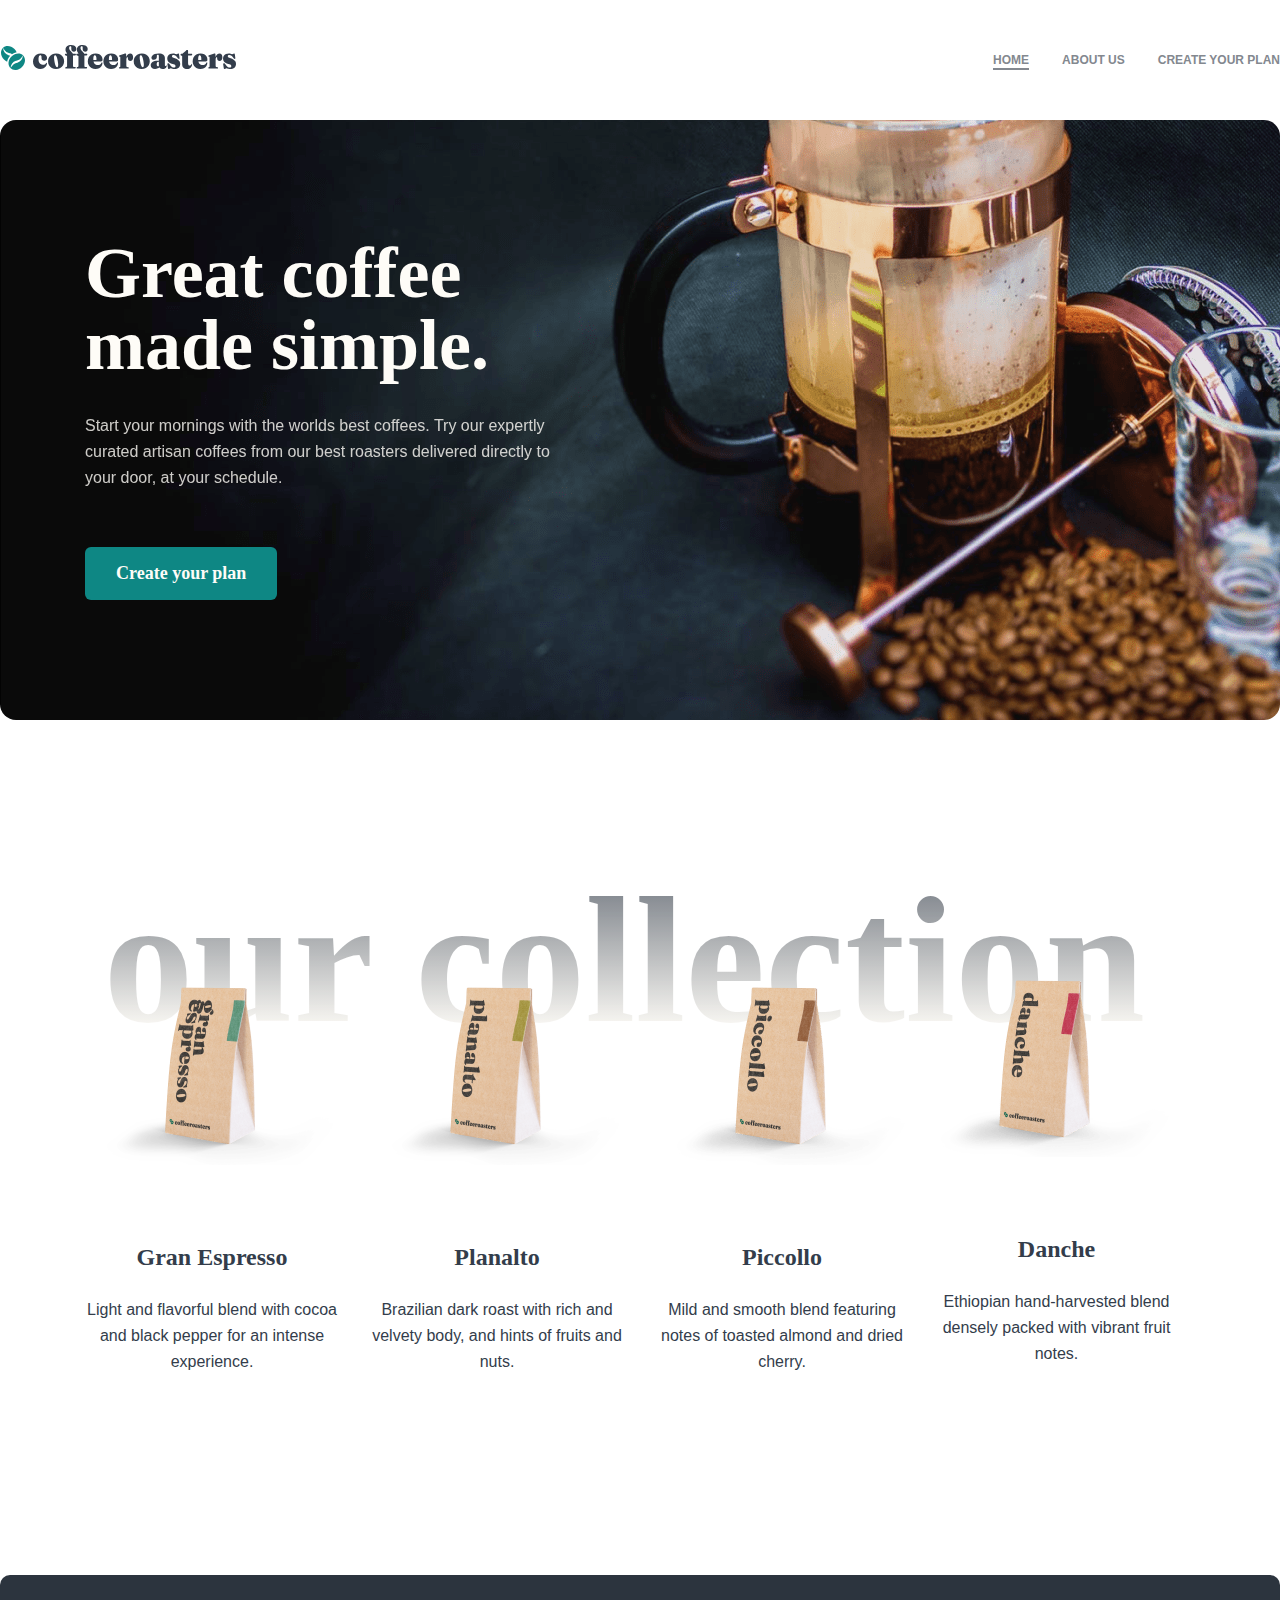
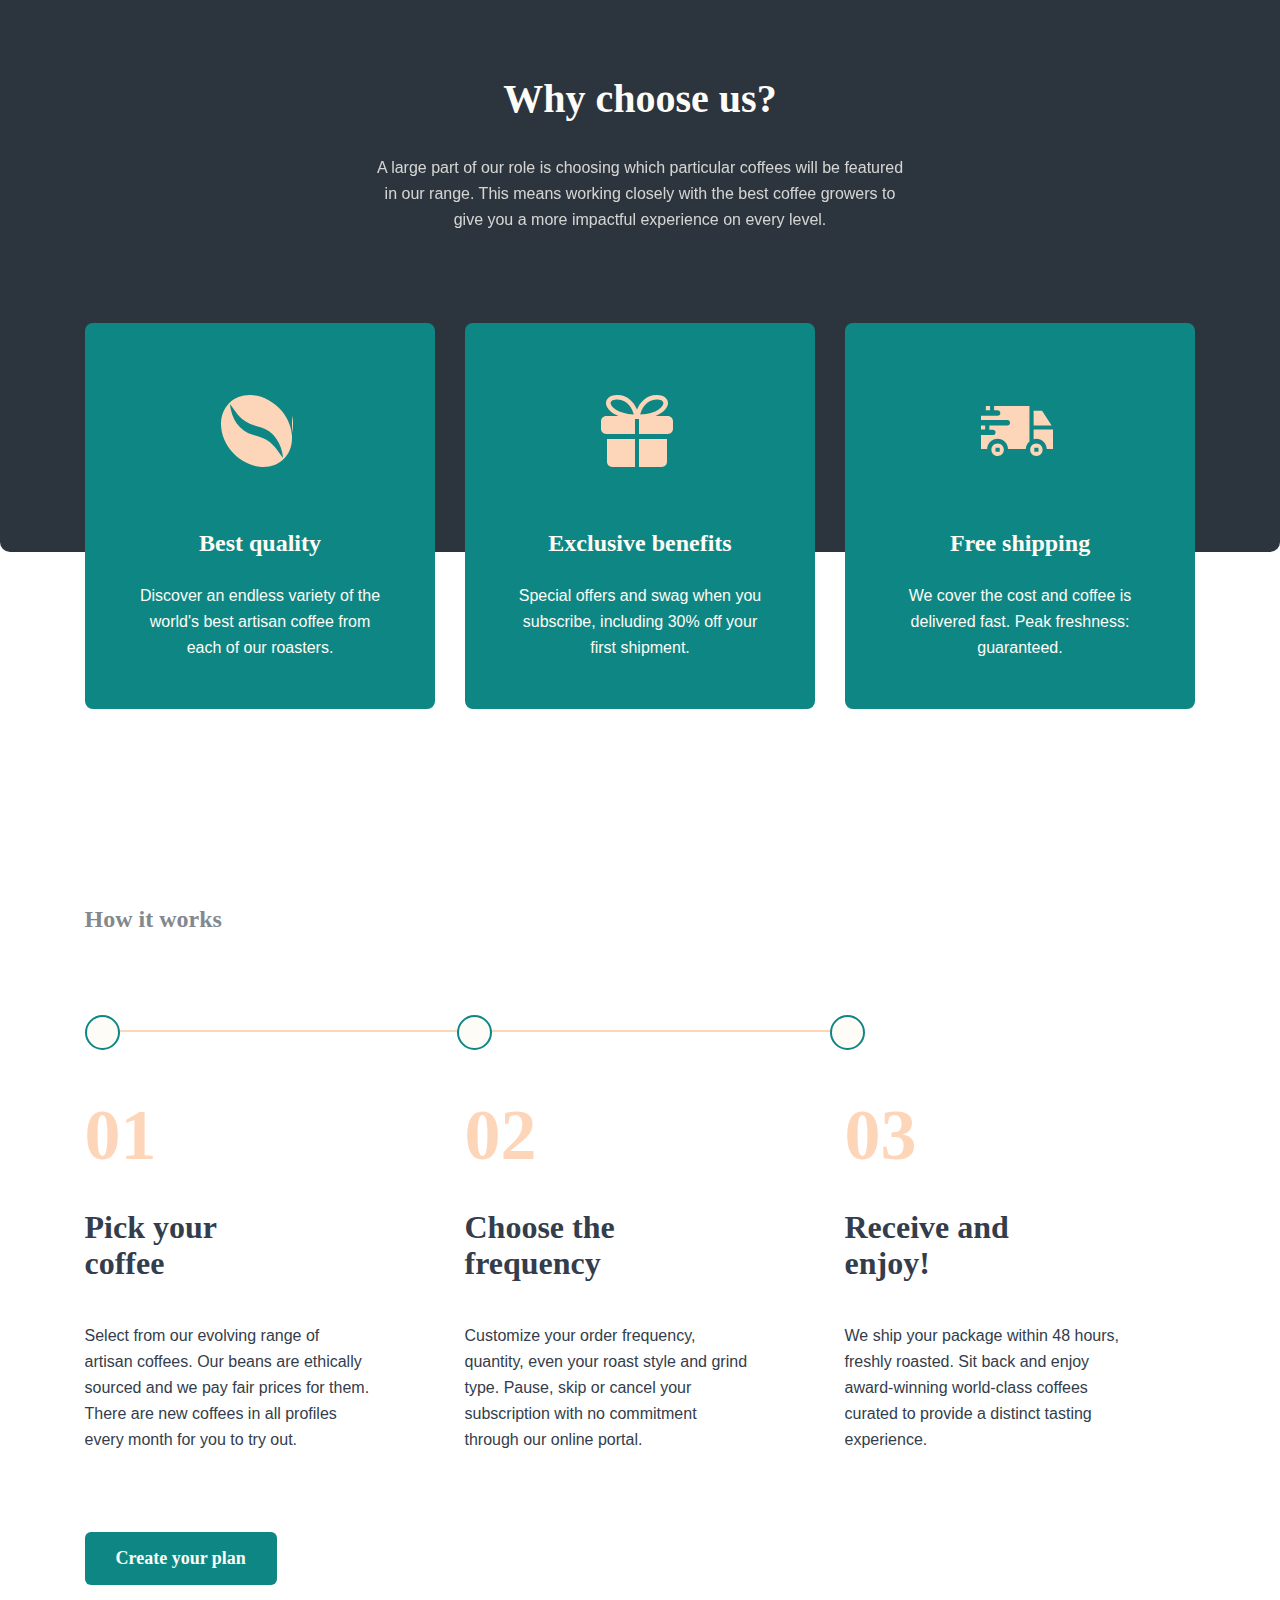
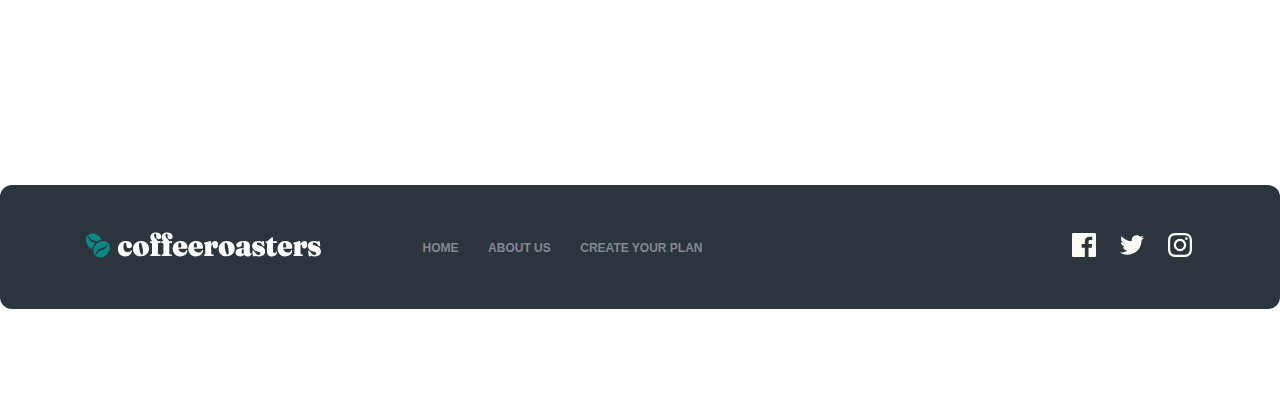
==== index.html @ 8ccbc23b "initial commit" ====
<!DOCTYPE html>
<html lang="en">

<head>
    <meta charset="UTF-8">
    <meta http-equiv="X-UA-Compatible" content="IE=edge">
    <meta name="viewport" content="width=device-width, initial-scale=1.0">
    <title>CoffeeRoasters Home</title>
    <link rel="stylesheet" href="css/main.css">
</head>

<body>

    <header>
        <div class="container header__container">

            <a href="#">
                <img src="img/logo.svg" alt="Logo icon">
            </a>
            <nav class="header__navbar">

                <ul class="navbar__list">
                    <li class="navbar__list-item nav-item nav-item--active"><a href="#">home</a></li>
                    <li class="navbar__list-item nav-item"><a href="about.html">about us</a></li>
                    <li class="navbar__list-item nav-item"><a href="#">create your plan</a></li>
                </ul>
            </nav>
        </div>
    </header>

    <main>
        <div class="intro">
            <div class="intro__container container">
                <div class="intro__content">
                    <h2 class="intro__content-title">Great coffee
                        made simple.</h2>
                    <p class="intro__content-description">
                        Start your mornings with the worlds best coffees. Try our expertly curated artisan coffees from
                        our best roasters
                        delivered directly to your door, at your schedule.
                    </p>

                    <button class="intro__button plan-button">Create your plan</button>
                </div>
            </div>
        </div>

        <section class="collection">
            <div class="collection__container container">
                <h2 class="collection-background-text">our collection</h2>
                <ul class="collection__list">
                    <li class="collection__list-item gran-item">
                        <h3 class="collection__item-title">Gran Espresso</h3>
                        <p class="collection__item-description">Light and flavorful blend with cocoa and black pepper
                            for an intense experience.</p>
                    </li>
                    <li class="collection__list-item planalto-item">
                        <h3 class="collection__item-title">Planalto</h3>
                        <p class="collection__item-description">Brazilian dark roast with rich and velvety body, and
                            hints of fruits and nuts.</p>
                    </li>
                    <li class="collection__list-item piccollo-item">
                        <h3 class="collection__item-title">Piccollo</h3>
                        <p class="collection__item-description">Mild and smooth blend featuring notes of toasted almond
                            and dried cherry.</p>
                    </li>
                    <li class="collection__list-item danche-item">
                        <h3 class="collection__item-title">Danche</h3>
                        <p class="collection__item-description">Ethiopian hand-harvested blend densely packed with
                            vibrant fruit notes.</p>
                    </li>
                </ul>
            </div>
        </section>

        <section class="benefits">
            <div class="benefits__container container">
                <div class="benefits__info">
                    <h2 class="benefits__info-title">Why choose us?</h2>
                    <p class="benefits__info-description">A large part of our role is choosing which particular coffees
                        will be featured
                        in our range. This means working closely with the best coffee growers to give
                        you a more impactful experience on every level.</p>
                </div>

                <ul class="benefits__list">
                    <li class="benefits__list-item">
                        <h3 class="item__title">Best quality</h3>
                        <p class="item__description">Discover an endless variety of the world's best artisan coffee from
                            each of our roasters.</p>
                    </li>
                    <li class="benefits__list-item">
                        <h3 class="item__title">Exclusive benefits</h3>
                        <p class="item__description">Special offers and swag when you subscribe, including 30% off your
                            first shipment.</p>
                    </li>
                    <li class="benefits__list-item">
                        <h3 class="item__title">Free shipping</h3>
                        <p class="item__description">We cover the cost and coffee is delivered fast. Peak freshness:
                            guaranteed.</p>
                    </li>
                </ul>
            </div>
        </section>

        <section class="workstep">
            <div class="workstep__container container">
                <h2 class="workstep__title">How it works</h2>
                <ul class="workstep__circles-list">
                    <li class="workstep__circle-item"></li>
                    <li class="workstep__circle-item"></li>
                    <li class="workstep__circle-item"></li>
                </ul>
                <span class="circle__horizontal-line"></span>
                <ol class="workstep__work-list">
                    <li class="work__list-item">
                        <strong class="work__item-number">01</strong>
                        <h3 class="work__item-title">Pick your <br>
                            coffee</h3>
                        <p class="work__item-description">Select from our evolving range of artisan coffees. Our beans
                            are ethically sourced and we pay fair prices for them.
                            There are new coffees in all profiles every month for you to try out.</p>
                    </li>
                    <li class="work__list-item">
                        <strong class="work__item-number">02</strong>
                        <h3 class="work__item-title">Choose the frequency</h3>
                        <p class="work__item-description">Customize your order frequency, quantity, even your roast
                            style and grind type. Pause, skip or cancel your subscription
                            with no commitment through our online portal.</p>
                    </li>
                    <li class="work__list-item">
                        <strong class="work__item-number">03</strong>
                        <h3 class="work__item-title">Receive and enjoy!</h3>
                        <p class="work__item-description">We ship your package within 48 hours, freshly roasted. Sit
                            back and enjoy award-winning world-class coffees curated to
                            provide a distinct tasting experience.</p>
                    </li>
                </ol>

                <button class="workstep__button plan-button">Create your plan</button>
            </div>
        </section>
    </main>

    <footer class="footer index__footer">
        <div class="footer__container container">
            <nav class="footer__nav">
                <a href="#">
                    <img src="img/footer-logo.svg" alt="logo icon" class="footer__logo logo-icon">
                </a>

                <ul class="footer__list">
                    <li class="footer__list-item">
                        <a href="#">Home</a>
                    </li>
                    <li class="footer__list-item">
                        <a href="#">About us</a>
                    </li>
                    <li class="footer__list-item">
                        <a href="#">Create your plan</a>
                    </li>
                </ul>

                <ul class="footer__social-list">
                    <li class="footer__social-item">
                        <a href="#"><img src="img/facebook.svg" alt="facebook" class="footer__social-img"></a>
                    </li>
                    <li class="footer__social-item">
                        <a href="#"><img src="img/twitter.svg" alt="twitter" class="footer__social-img"></a>
                    </li>
                    <li class="footer__social-item">
                        <a href="#"><img src="img/instagram.svg" alt="instagram" class="footer__social-img"></a>
                    </li>
                </ul>
            </nav>
        </div>
    </footer>


    <!-- bugun organgan narsalarni index.html ga qo'llab o'tirmadim..  about.html dan qo'llaganman -->

</body>

</html>
---- css/main.css ----
@font-face {
  font-family: 'Barlow';
  src: url("Barlow-Bold.woff2") format("woff2"), url("Barlow-Bold.woff") format("woff");
  font-weight: bold;
  font-style: normal;
  font-display: swap;
}

@font-face {
  font-family: 'Fraunces';
  src: url("Fraunces-9ptBlackItalic.woff2") format("woff2"), url("Fraunces-9ptBlackItalic.woff") format("woff");
  font-weight: 900;
  font-style: italic;
  font-display: swap;
}

@font-face {
  font-family: 'Fraunces';
  src: url("../Fraunces-9ptBlack.woff2") format("../woff2"), url("../Fraunces-9ptBlack.woff") format("../woff");
  font-weight: 900;
  font-style: normal;
  font-display: swap;
}

@font-face {
  font-family: 'Barlow';
  src: url("Barlow-Regular.woff2") format("woff2"), url("Barlow-Regular.woff") format("woff");
  font-weight: normal;
  font-style: normal;
  font-display: swap;
}

@font-face {
  font-family: 'Fraunces';
  src: url("..Fraunces-ExtraBold.woff2") format("woff2"), url("..Fraunces-ExtraBold.woff") format("woff");
  font-weight: bold;
  font-style: normal;
  font-display: swap;
}

* {
  margin: 0;
  padding: 0;
}

a {
  text-decoration: none;
}

li {
  list-style: none;
}

.visually-hidden {
  clip: rect(0 0 0 0);
  -webkit-clip-path: inset(50%);
          clip-path: inset(50%);
  height: 1px;
  overflow: hidden;
  position: absolute;
  white-space: nowrap;
  width: 1px;
}

footer {
  background: #2C343E;
  border-radius: 12px;
  margin-top: 200px;
}

.container {
  width: 1280px;
  margin: 0 auto;
}

.collection__container {
  width: 1111px;
  margin: 0 auto;
}

.workstep__container {
  width: 1111px;
  margin: 0 auto;
}

.footer {
  width: 1280px;
  margin: 0 auto 88px auto;
}

.footer__container {
  width: 1111px;
  margin: 0 auto;
}

.commitment__container {
  width: 1110px;
  margin-left: auto;
  margin-right: auto;
}

.offices__container {
  width: 1045px;
  margin: 168px auto 167px auto;
}

.header__container {
  display: -webkit-box;
  display: -ms-flexbox;
  display: flex;
  -webkit-box-pack: justify;
      -ms-flex-pack: justify;
          justify-content: space-between;
  -webkit-box-align: center;
      -ms-flex-align: center;
          align-items: center;
  margin-top: 44px;
}

.navbar__list {
  display: -webkit-box;
  display: -ms-flexbox;
  display: flex;
}

.navbar__list-item {
  margin-left: 33px;
}

.navbar__list-item :last-child {
  margin-left: 0;
}

.nav-item a {
  font-family: 'Barlow' , sans-serif;
  font-style: normal;
  font-weight: bold;
  font-size: 12px;
  line-height: 15px;
  text-transform: uppercase;
  color: #83888F;
}

.nav-item--active {
  border-bottom: 2.4px solid #83888F;
}

.intro {
  margin-top: 45px;
}

.intro__container {
  background-image: url(../img/intro-background.png);
  background-color: black;
  height: 600px;
  position: relative;
  border-radius: 16px;
}

.intro__content {
  position: absolute;
  width: 493px;
  top: 117px;
  left: 85px;
  bottom: 116px;
}

.intro__content-title {
  font-family: 'Fraunces', serif;
  font-style: normal;
  font-weight: 900;
  font-size: 72px;
  line-height: 72px;
  color: #FEFCF7;
}

.intro__content-description {
  margin-top: 32px;
  margin-bottom: 56px;
  font-family: 'Barlow', sans-serif;
  font-style: normal;
  font-weight: normal;
  font-size: 16px;
  line-height: 26px;
  color: #fefcf7;
  opacity: 0.8;
}

.collection {
  margin-top: 136px;
}

.collection__container {
  position: relative;
}

.collection__list {
  display: -webkit-box;
  display: -ms-flexbox;
  display: flex;
  -webkit-box-align: center;
      -ms-flex-align: center;
          align-items: center;
}

.collection__list-item {
  width: 255px;
  margin-right: 30px;
}

.collection__list-item :last-child {
  margin-right: 0;
}

.collection-background-text {
  position: absolute;
  z-index: -1;
  left: 19px;
  top: 34px;
  font-family: 'Fraunces', serif;
  font-weight: 900;
  font-size: 180px;
  line-height: 142px;
  text-align: center;
  -webkit-background-clip: text;
  -webkit-text-fill-color: transparent;
  background-color: #83888F;
  background-image: -webkit-gradient(linear, left top, left bottom, from(rgba(254, 252, 247, 0.0001)), to(#FEFCF7));
  background-image: linear-gradient(180deg, rgba(254, 252, 247, 0.0001) 0%, #FEFCF7 100%);
}

.gran-item::before {
  margin-top: 116px;
  display: inline-block;
  width: 255px;
  height: 193px;
  content: '';
  background: url(../img/gran-espresso.png);
  background-size: contain;
}

.planalto-item::before {
  margin-top: 116px;
  display: inline-block;
  width: 255px;
  height: 193px;
  content: '';
  background: url(../img/planalto.png);
  width: 256px;
  background-size: contain;
}

.piccollo-item::before {
  margin-top: 116px;
  display: inline-block;
  width: 255px;
  height: 193px;
  content: '';
  background: url(../img/picollo.png);
  width: 256px;
}

.danche-item::before {
  margin-top: 116px;
  display: inline-block;
  width: 255px;
  height: 193px;
  content: '';
  background: url(../img/danche.png);
  width: 234px;
  height: 177px;
}

.collection__item-title {
  font-family: 'Fraunces', serif;
  font-style: normal;
  font-weight: 900;
  font-size: 24px;
  line-height: 32px;
  text-align: center;
  color: #333D4B;
  margin-bottom: 24px;
  margin-top: 71.55px;
}

.collection__item-description {
  font-family: 'Barlow', sans-serif;
  font-style: normal;
  font-weight: normal;
  font-size: 16px;
  line-height: 26px;
  text-align: center;
  color: #333D4B;
}

.benefits__container {
  height: 577px;
  margin-top: 200px;
  background: #2C343E;
  border-radius: 10px;
  position: relative;
}

.benefits__info {
  width: 540px;
  padding: 100px 370px 0 370px;
  text-align: center;
}

.benefits__info-title {
  font-family: 'Fraunces 9pt', serif;
  font-style: normal;
  font-weight: 900;
  font-size: 40px;
  line-height: 48px;
  text-align: center;
  color: #FEFCF7;
  margin-bottom: 32px;
}

.benefits__info-description {
  font-family: 'Barlow', sans-serif;
  font-style: normal;
  font-weight: normal;
  font-size: 16px;
  line-height: 26px;
  text-align: center;
  color: #fefcf7;
  mix-blend-mode: normal;
  opacity: 0.8;
}

.benefits__list {
  position: absolute;
  bottom: -157px;
  display: -webkit-box;
  display: -ms-flexbox;
  display: flex;
  -webkit-box-pack: justify;
      -ms-flex-pack: justify;
          justify-content: space-between;
  -webkit-box-align: center;
      -ms-flex-align: center;
          align-items: center;
  width: 1110px;
  left: 85px;
  right: 85px;
  z-index: 2;
}

.benefits__list-item {
  width: 350px;
  text-align: center;
  background: #0E8784;
  border-radius: 8px;
}

.benefits__list-item:first-child::before {
  display: inline-block;
  width: 72px;
  height: 72px;
  margin: 72px 143px 56px 136px;
  content: '';
  background-image: url(../img/coffee.svg);
}

.benefits__list-item:nth-child(2)::before {
  display: inline-block;
  width: 72px;
  height: 72px;
  margin: 72px 143px 56px 136px;
  content: '';
  background-image: url(../img/box.svg);
}

.benefits__list-item:last-child::before {
  display: inline-block;
  width: 72px;
  height: 72px;
  margin: 72px 143px 56px 136px;
  content: '';
  background-image: url(../img/car.svg);
  height: 50px;
  margin: 83px 142px 67px 136px;
}

.item__title {
  font-family: 'Fraunces 9pt', serif;
  font-style: normal;
  font-weight: 900;
  font-size: 24px;
  line-height: 32px;
  text-align: center;
  margin-bottom: 24px;
  color: #FEFCF7;
}

.item__description {
  font-family: 'Barlow', sans-serif;
  font-style: normal;
  font-weight: normal;
  font-size: 16px;
  line-height: 26px;
  text-align: center;
  color: #FEFCF7;
  margin: 0 48px 48px 48px;
}

.workstep {
  margin-top: 351px;
}

.workstep__title {
  font-family: 'Fraunces 9pt', serif;
  font-style: normal;
  font-weight: 900;
  font-size: 24px;
  line-height: 32px;
  color: #83888F;
  margin-bottom: 80px;
}

.workstep__circles-list {
  width: 780px;
  display: -webkit-box;
  display: -ms-flexbox;
  display: flex;
  -webkit-box-pack: justify;
      -ms-flex-pack: justify;
          justify-content: space-between;
}

.workstep__circle-item {
  display: -webkit-box;
  display: -ms-flexbox;
  display: flex;
  width: 31px;
  height: 31px;
  border: 2px solid #0E8784;
  border-radius: 50%;
  background: #FEFCF7;
}

.circle__horizontal-line {
  display: block;
  border: 1px solid #FDD6BA;
  width: 770px;
  margin-bottom: 67px;
  margin-top: -20px;
}

.workstep__work-list {
  display: -webkit-box;
  display: -ms-flexbox;
  display: flex;
  width: 1045px;
  -webkit-box-pack: justify;
      -ms-flex-pack: justify;
          justify-content: space-between;
  -webkit-box-align: baseline;
      -ms-flex-align: baseline;
          align-items: baseline;
}

.work__list-item {
  width: 285px;
}

.work__item-number {
  font-family: 'Fraunces 9pt', serif;
  font-style: normal;
  font-weight: 900;
  font-size: 72px;
  line-height: 72px;
  color: #FDD6BA;
}

.work__item-title {
  width: 255px;
  font-family: 'Fraunces', serif;
  font-style: normal;
  font-weight: 900;
  font-size: 32px;
  line-height: 36px;
  color: #333D4B;
  margin-top: 38px;
  margin-bottom: 42px;
}

.work__item-description {
  font-family: 'Barlow', sans-serif;
  font-style: normal;
  font-weight: normal;
  font-size: 16px;
  line-height: 26px;
  color: #333D4B;
}

.workstep__button {
  margin-top: 79px;
}

.plan-button {
  background: #0E8784;
  padding: 14px 31px;
  border-radius: 6px;
  border: none;
  font-family: 'Fraunces', serif;
  font-style: normal;
  font-weight: 900;
  font-size: 18px;
  line-height: 25px;
  text-align: center;
  color: #FEFCF7;
}

.footer {
  margin-top: 200px;
}

.footer__nav {
  display: -webkit-box;
  display: -ms-flexbox;
  display: flex;
  -webkit-box-align: center;
      -ms-flex-align: center;
          align-items: center;
  padding-top: 47px;
  padding-bottom: 47px;
}

.footer__logo {
  margin-right: 102px;
}

.footer__list {
  display: -webkit-box;
  display: -ms-flexbox;
  display: flex;
  width: 280px;
  -webkit-box-pack: justify;
      -ms-flex-pack: justify;
          justify-content: space-between;
  margin-right: 369px;
}

.footer__list-item a {
  font-family: 'Barlow', sans-serif;
  font-style: normal;
  font-weight: bold;
  font-size: 12px;
  line-height: 15px;
  text-transform: uppercase;
  color: #83888F;
}

.footer__social-list {
  display: -webkit-box;
  display: -ms-flexbox;
  display: flex;
  -webkit-box-align: center;
      -ms-flex-align: center;
          align-items: center;
  width: 120px;
  -webkit-box-pack: justify;
      -ms-flex-pack: justify;
          justify-content: space-between;
}

.about-intro {
  margin-top: 45px;
}

.about-intro__container {
  display: block;
  width: 1280px;
  min-height: 450px;
  background: url(../../img/about-intro.jpg);
  border-radius: 18px;
}

.intro__caption {
  width: 445px;
  padding: 137px 0 137px 85px;
}

.intro__caption-title {
  font-family: 'Fraunces', serif;
  font-style: normal;
  font-weight: bold;
  font-size: 40px;
  line-height: 48px;
  color: #FEFCF7;
  margin-bottom: 24px;
}

.intro__caption-description {
  font-family: 'Barlow', sans-serif;
  font-style: normal;
  font-weight: normal;
  font-size: 16px;
  line-height: 26px;
  color: #FEFCF7;
}

.quality__container {
  background-color: #2C343E;
  display: -webkit-box;
  display: -ms-flexbox;
  display: flex;
  border-radius: 16px;
  margin-top: 240px;
  position: relative;
}

.quality__container::after {
  display: block;
  width: 445px;
  height: 474px;
  background: url(../img/quality.png);
  content: '';
  position: absolute;
  right: 85px;
  bottom: 88px;
}

.quality__caption {
  width: 540px;
  margin: 96px 0 183px 85px;
}

.quality__caption-title {
  font-family: 'Fraunces', serif;
  font-style: normal;
  font-weight: 900;
  font-size: 40px;
  line-height: 48px;
  color: #FEFCF7;
  margin-bottom: 32px;
}

.quality__caption-description {
  font-family: 'Barlow', sans-serif;
  font-style: normal;
  font-weight: normal;
  font-size: 16px;
  line-height: 26px;
  color: #fefcf7cc;
}
/*# sourceMappingURL=main.css.map */
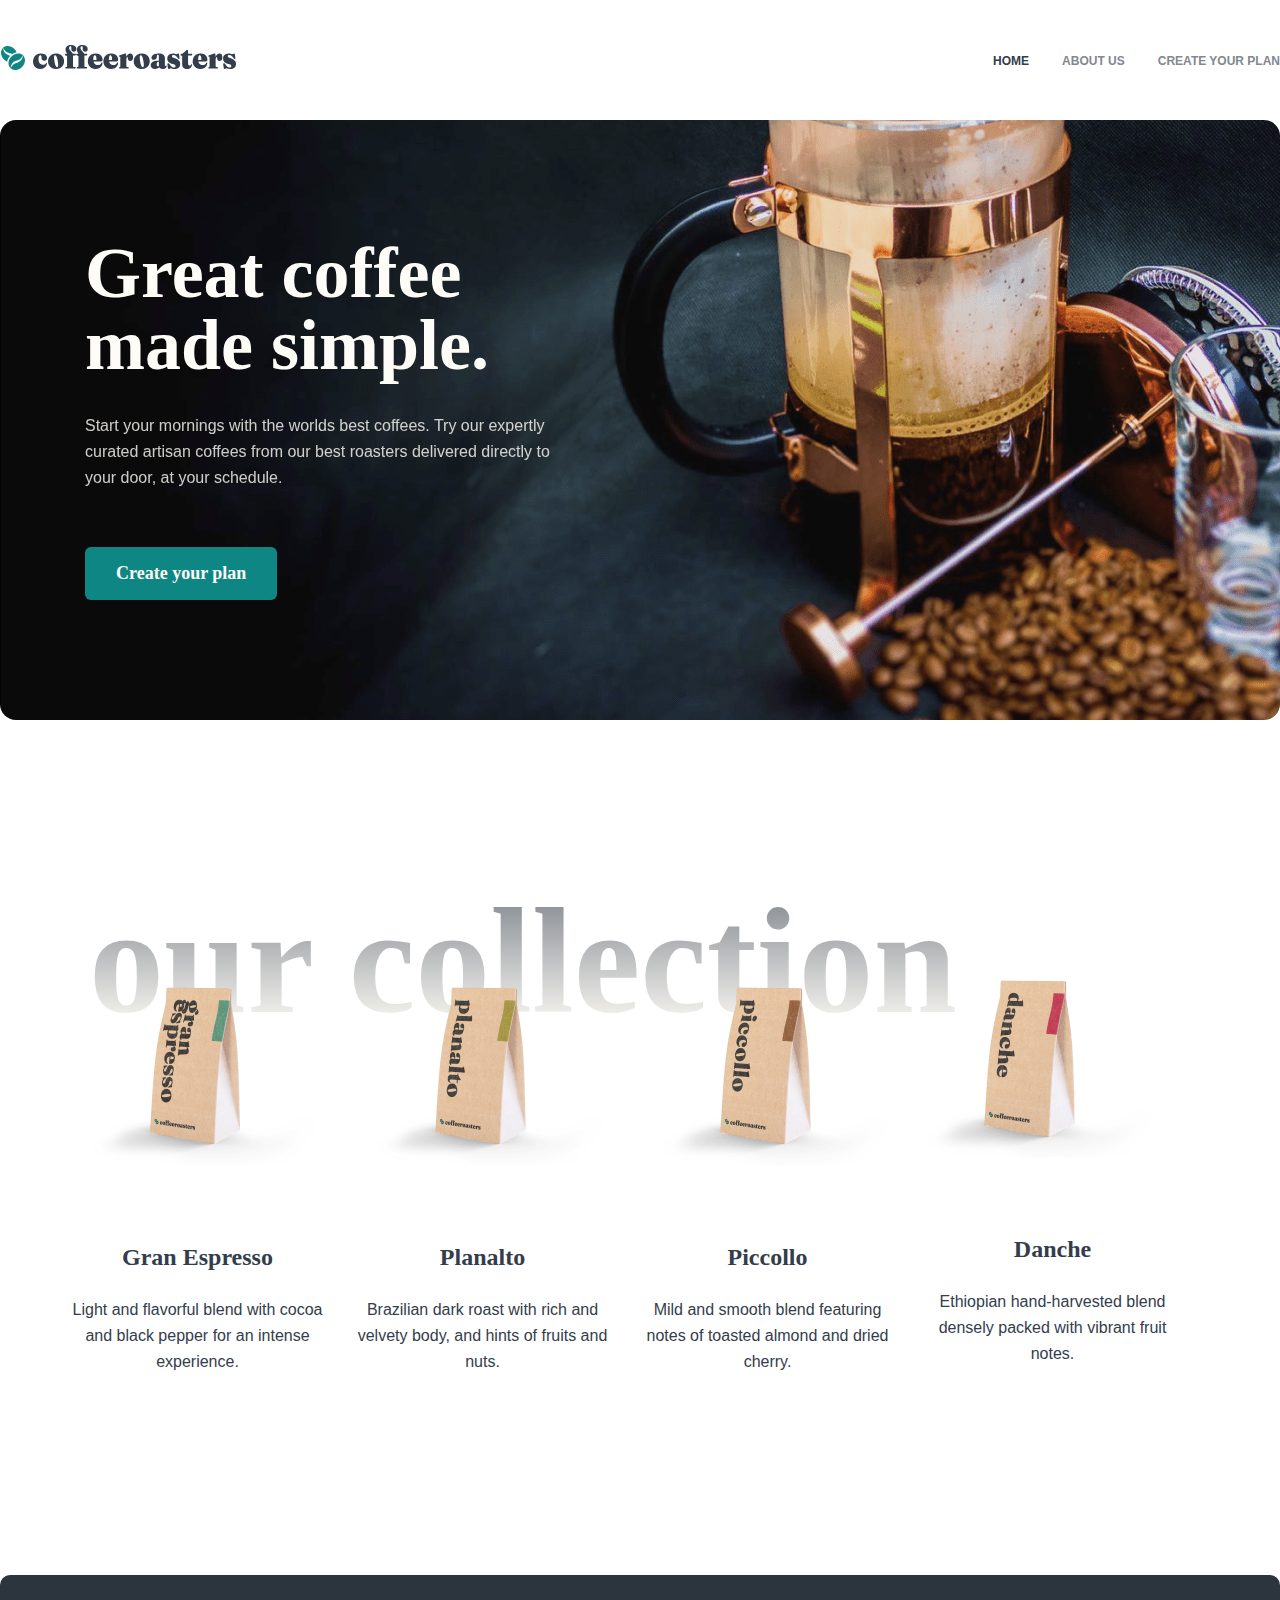
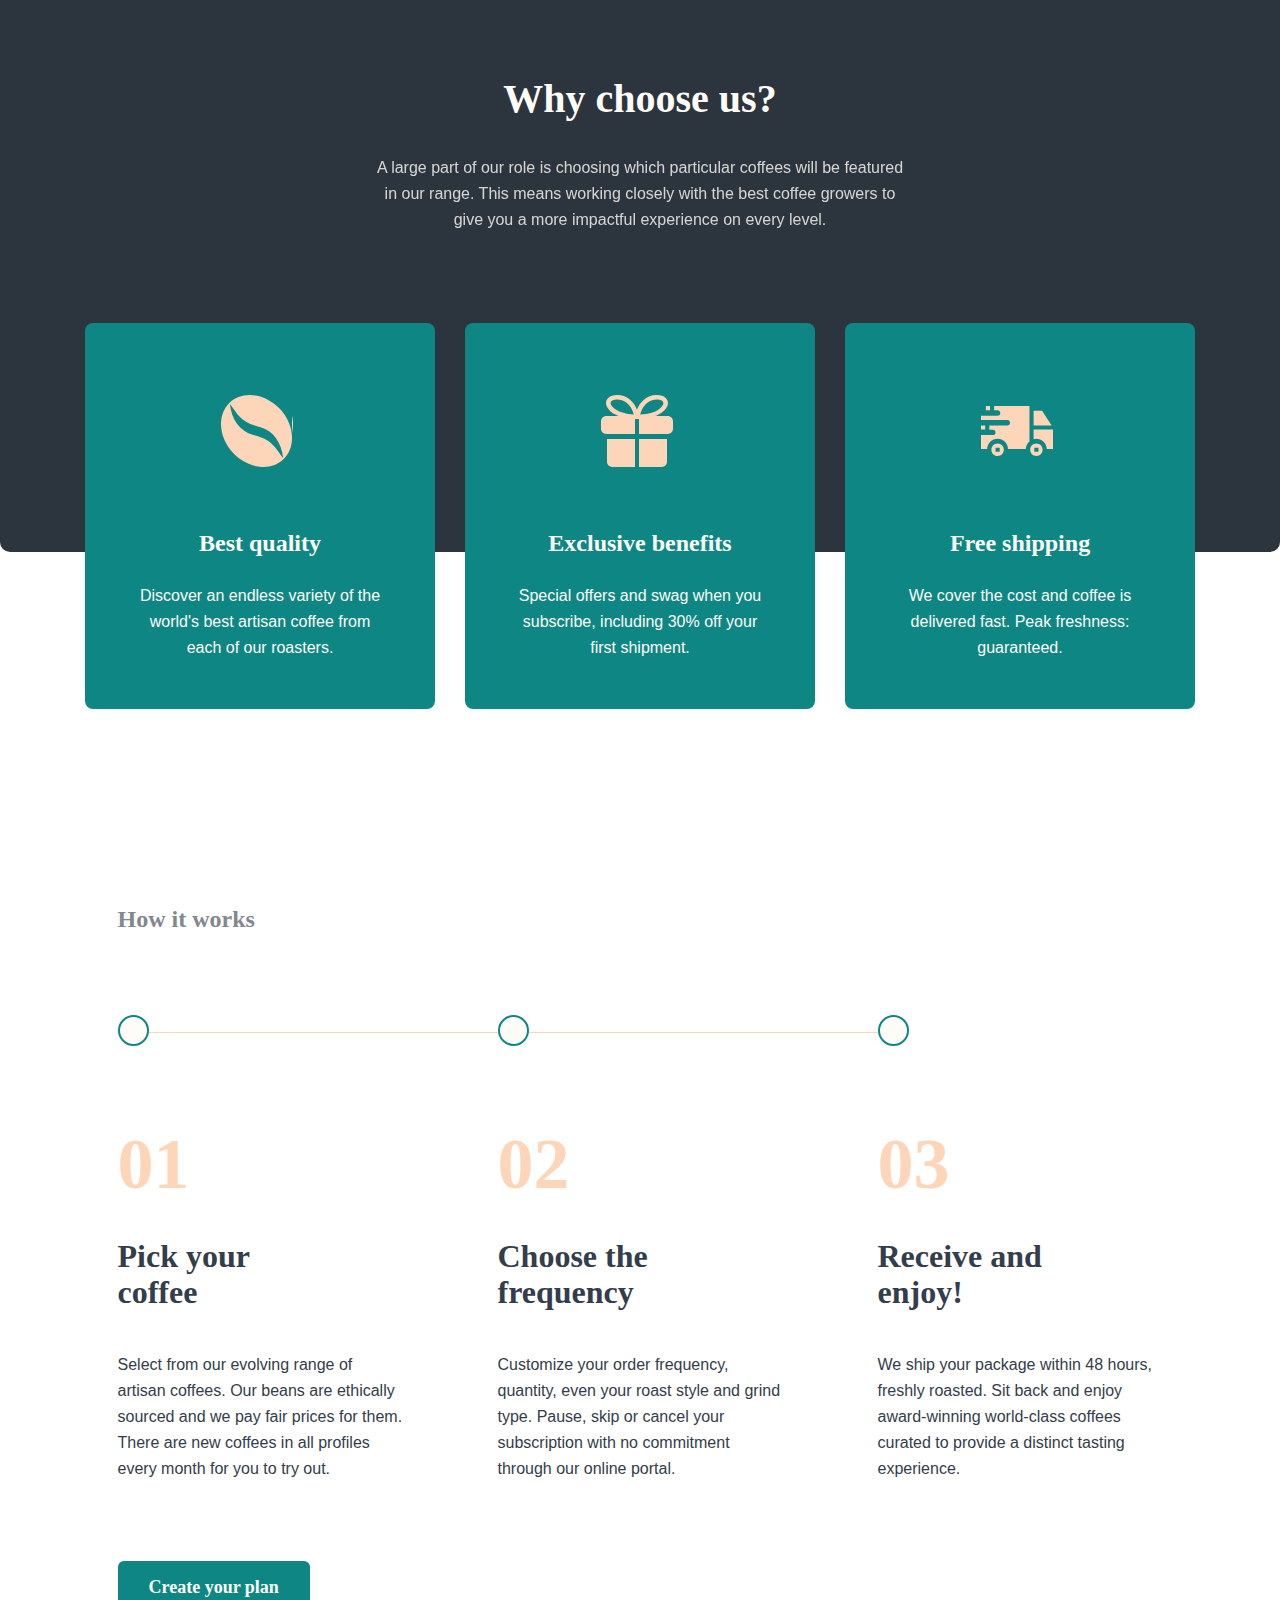
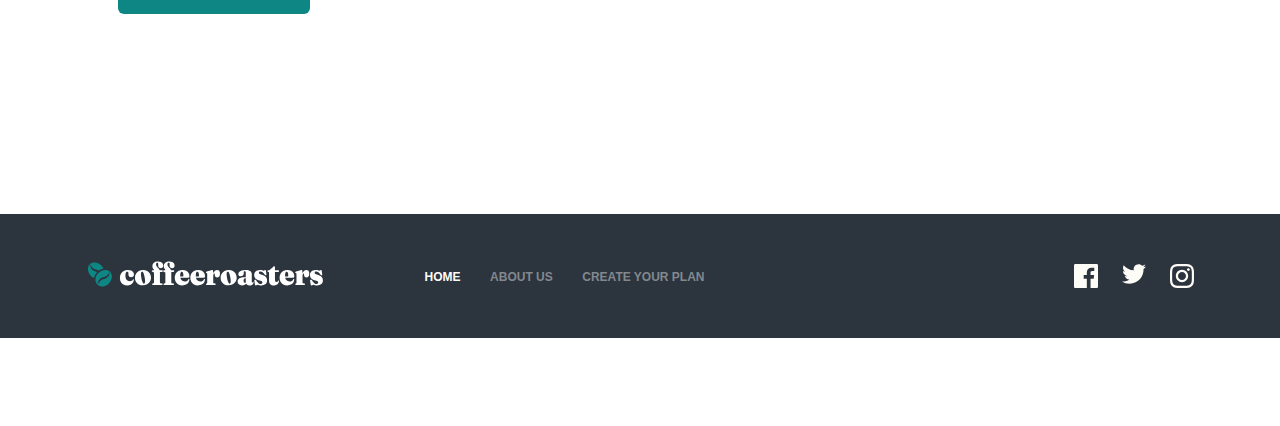
==== commit dcc34767: "test" ====
--- a/index.html
+++ b/index.html
@@ -18,11 +18,10 @@
                 <img src="img/logo.svg" alt="Logo icon">
             </a>
             <nav class="header__navbar">
-
                 <ul class="navbar__list">
                     <li class="navbar__list-item nav-item nav-item--active"><a href="#">home</a></li>
                     <li class="navbar__list-item nav-item"><a href="about.html">about us</a></li>
-                    <li class="navbar__list-item nav-item"><a href="#">create your plan</a></li>
+                    <li class="navbar__list-item nav-item"><a href="subscribe.html">create your plan</a></li>
                 </ul>
             </nav>
         </div>
@@ -47,29 +46,31 @@
 
         <section class="collection">
             <div class="collection__container container">
-                <h2 class="collection-background-text">our collection</h2>
-                <ul class="collection__list">
-                    <li class="collection__list-item gran-item">
-                        <h3 class="collection__item-title">Gran Espresso</h3>
-                        <p class="collection__item-description">Light and flavorful blend with cocoa and black pepper
-                            for an intense experience.</p>
-                    </li>
-                    <li class="collection__list-item planalto-item">
-                        <h3 class="collection__item-title">Planalto</h3>
-                        <p class="collection__item-description">Brazilian dark roast with rich and velvety body, and
-                            hints of fruits and nuts.</p>
-                    </li>
-                    <li class="collection__list-item piccollo-item">
-                        <h3 class="collection__item-title">Piccollo</h3>
-                        <p class="collection__item-description">Mild and smooth blend featuring notes of toasted almond
-                            and dried cherry.</p>
-                    </li>
-                    <li class="collection__list-item danche-item">
-                        <h3 class="collection__item-title">Danche</h3>
-                        <p class="collection__item-description">Ethiopian hand-harvested blend densely packed with
-                            vibrant fruit notes.</p>
-                    </li>
-                </ul>
+                <div class="collection__container-center">
+                    <h2 class="collection-background-text">our collection</h2>
+                    <ul class="collection__list">
+                        <li class="collection__list-item gran-item">
+                            <h3 class="collection__item-title">Gran Espresso</h3>
+                            <p class="collection__item-description">Light and flavorful blend with cocoa and black pepper
+                                for an intense experience.</p>
+                        </li>
+                        <li class="collection__list-item planalto-item">
+                            <h3 class="collection__item-title">Planalto</h3>
+                            <p class="collection__item-description">Brazilian dark roast with rich and velvety body, and
+                                hints of fruits and nuts.</p>
+                        </li>
+                        <li class="collection__list-item piccollo-item">
+                            <h3 class="collection__item-title">Piccollo</h3>
+                            <p class="collection__item-description">Mild and smooth blend featuring notes of toasted almond
+                                and dried cherry.</p>
+                        </li>
+                        <li class="collection__list-item danche-item">
+                            <h3 class="collection__item-title">Danche</h3>
+                            <p class="collection__item-description">Ethiopian hand-harvested blend densely packed with
+                                vibrant fruit notes.</p>
+                        </li>
+                    </ul>
+                </div>
             </div>
         </section>
 
@@ -105,39 +106,35 @@
 
         <section class="workstep">
             <div class="workstep__container container">
-                <h2 class="workstep__title">How it works</h2>
-                <ul class="workstep__circles-list">
-                    <li class="workstep__circle-item"></li>
-                    <li class="workstep__circle-item"></li>
-                    <li class="workstep__circle-item"></li>
-                </ul>
-                <span class="circle__horizontal-line"></span>
-                <ol class="workstep__work-list">
-                    <li class="work__list-item">
-                        <strong class="work__item-number">01</strong>
-                        <h3 class="work__item-title">Pick your <br>
-                            coffee</h3>
-                        <p class="work__item-description">Select from our evolving range of artisan coffees. Our beans
-                            are ethically sourced and we pay fair prices for them.
-                            There are new coffees in all profiles every month for you to try out.</p>
-                    </li>
-                    <li class="work__list-item">
-                        <strong class="work__item-number">02</strong>
-                        <h3 class="work__item-title">Choose the frequency</h3>
-                        <p class="work__item-description">Customize your order frequency, quantity, even your roast
-                            style and grind type. Pause, skip or cancel your subscription
-                            with no commitment through our online portal.</p>
-                    </li>
-                    <li class="work__list-item">
-                        <strong class="work__item-number">03</strong>
-                        <h3 class="work__item-title">Receive and enjoy!</h3>
-                        <p class="work__item-description">We ship your package within 48 hours, freshly roasted. Sit
-                            back and enjoy award-winning world-class coffees curated to
-                            provide a distinct tasting experience.</p>
-                    </li>
-                </ol>
-
-                <button class="workstep__button plan-button">Create your plan</button>
+                <div class="workstep__container-center">
+                    <h2 class="workstep__title">How it works</h2>
+                    <ol class="workstep__work-list">
+                        <li class="work__list-item">
+                            <strong class="work__item-number">01</strong>
+                            <h3 class="work__item-title">Pick your <br>
+                                coffee</h3>
+                            <p class="work__item-description">Select from our evolving range of artisan coffees. Our beans
+                                are ethically sourced and we pay fair prices for them.
+                                There are new coffees in all profiles every month for you to try out.</p>
+                        </li>
+                        <li class="work__list-item">
+                            <strong class="work__item-number">02</strong>
+                            <h3 class="work__item-title">Choose the frequency</h3>
+                            <p class="work__item-description">Customize your order frequency, quantity, even your roast
+                                style and grind type. Pause, skip or cancel your subscription
+                                with no commitment through our online portal.</p>
+                        </li>
+                        <li class="work__list-item">
+                            <strong class="work__item-number">03</strong>
+                            <h3 class="work__item-title">Receive and enjoy!</h3>
+                            <p class="work__item-description">We ship your package within 48 hours, freshly roasted. Sit
+                                back and enjoy award-winning world-class coffees curated to
+                                provide a distinct tasting experience.</p>
+                        </li>
+                    </ol>
+                    
+                    <button class="workstep__button plan-button">Create your plan</button>
+                </div>
             </div>
         </section>
     </main>
@@ -150,26 +147,27 @@
                 </a>
 
                 <ul class="footer__list">
-                    <li class="footer__list-item">
+                    <li class="footer__list-item footer--active">
                         <a href="#">Home</a>
                     </li>
                     <li class="footer__list-item">
-                        <a href="#">About us</a>
+                        <a href="about.html">About us</a>
                     </li>
-                    <li class="footer__list-item">
-                        <a href="#">Create your plan</a>
+                    <li class="footer__list-item"> 
+                        <a href="subscribe.html">Create your plan</a>
                     </li>
                 </ul>
 
-                <ul class="footer__social-list">
+                <ul class="footer__social-list style-style-lit">
                     <li class="footer__social-item">
-                        <a href="#"><img src="img/facebook.svg" alt="facebook" class="footer__social-img"></a>
+                        <a href="https://facebook.com" target="_blank" class="facebook-icon"></a>
                     </li>
                     <li class="footer__social-item">
-                        <a href="#"><img src="img/twitter.svg" alt="twitter" class="footer__social-img"></a>
+                        <a href="https://twitter.com" target="_blank"class="twitter-icon"></a>
                     </li>
                     <li class="footer__social-item">
-                        <a href="#"><img src="img/instagram.svg" alt="instagram" class="footer__social-img"></a>
+                        <a href="https://instagram.com"
+                        target="_blank" class="instagram-icon"></a>
                     </li>
                 </ul>
             </nav>
--- a/css/main.css
+++ b/css/main.css
@@ -1,6 +1,6 @@
 @font-face {
   font-family: 'Barlow';
-  src: url("Barlow-Bold.woff2") format("woff2"), url("Barlow-Bold.woff") format("woff");
+  src: url("../fonts/fontsBarlow-Bold.woff2") format("woff2"), url("../fonts/Barlow-Bold.woff") format("woff");
   font-weight: bold;
   font-style: normal;
   font-display: swap;
@@ -8,7 +8,7 @@
 
 @font-face {
   font-family: 'Fraunces';
-  src: url("Fraunces-9ptBlackItalic.woff2") format("woff2"), url("Fraunces-9ptBlackItalic.woff") format("woff");
+  src: url("../fonts/fontsFraunces-9ptBlackItalic.woff2") format("woff2"), url("../fontsFraunces-9ptBlackItalic.woff") format("woff");
   font-weight: 900;
   font-style: italic;
   font-display: swap;
@@ -16,7 +16,7 @@
 
 @font-face {
   font-family: 'Fraunces';
-  src: url("../Fraunces-9ptBlack.woff2") format("../woff2"), url("../Fraunces-9ptBlack.woff") format("../woff");
+  src: url("../fonts/Fraunces-9ptBlack.woff2") format("woff2"), url("../fonts/Fraunces-9ptBlack.woff") format("woff");
   font-weight: 900;
   font-style: normal;
   font-display: swap;
@@ -24,7 +24,7 @@
 
 @font-face {
   font-family: 'Barlow';
-  src: url("Barlow-Regular.woff2") format("woff2"), url("Barlow-Regular.woff") format("woff");
+  src: url("../fonts/fontsBarlow-Regular.woff2") format("woff2"), url("../fonts/Barlow-Regular.woff") format("woff");
   font-weight: normal;
   font-style: normal;
   font-display: swap;
@@ -32,7 +32,7 @@
 
 @font-face {
   font-family: 'Fraunces';
-  src: url("..Fraunces-ExtraBold.woff2") format("woff2"), url("..Fraunces-ExtraBold.woff") format("woff");
+  src: url("../fonts/Fraunces-ExtraBold.woff2") format("woff2"), url("../fonts/Fraunces-ExtraBold.woff") format("woff");
   font-weight: bold;
   font-style: normal;
   font-display: swap;
@@ -41,6 +41,8 @@
 * {
   margin: 0;
   padding: 0;
+  -webkit-box-sizing: border-box;
+          box-sizing: border-box;
 }
 
 a {
@@ -49,6 +51,20 @@
 
 li {
   list-style: none;
+}
+
+*::before {
+  padding: 0;
+  margin: 0;
+  -webkit-box-sizing: border-box;
+          box-sizing: border-box;
+}
+
+*::after {
+  padding: 0;
+  margin: 0;
+  -webkit-box-sizing: border-box;
+          box-sizing: border-box;
 }
 
 .visually-hidden {
@@ -63,34 +79,19 @@
 }
 
 footer {
-  background: #2C343E;
-  border-radius: 12px;
   margin-top: 200px;
 }
 
 .container {
   width: 1280px;
-  margin: 0 auto;
-}
-
-.collection__container {
-  width: 1111px;
-  margin: 0 auto;
-}
-
-.workstep__container {
-  width: 1111px;
-  margin: 0 auto;
-}
-
-.footer {
+  margin-left: auto;
+  margin-right: auto;
+}
+
+.footer__container {
   width: 1280px;
-  margin: 0 auto 88px auto;
-}
-
-.footer__container {
-  width: 1111px;
-  margin: 0 auto;
+  margin-left: auto;
+  margin-right: auto;
 }
 
 .commitment__container {
@@ -102,6 +103,16 @@
 .offices__container {
   width: 1045px;
   margin: 168px auto 167px auto;
+}
+
+.order-step {
+  width: 1280px;
+  margin: 0 auto;
+}
+
+.order-step__container {
+  width: 1045px;
+  margin: 0 auto;
 }
 
 .header__container {
@@ -121,14 +132,26 @@
   display: -webkit-box;
   display: -ms-flexbox;
   display: flex;
+  -webkit-box-align: center;
+      -ms-flex-align: center;
+          align-items: center;
 }
 
 .navbar__list-item {
   margin-left: 33px;
 }
 
-.navbar__list-item :last-child {
+.navbar__list-item :first-child {
   margin-left: 0;
+}
+
+@media only screen and (max-width: 1024px) {
+  .container {
+    background-color: blue;
+    width: 90%;
+    margin-left: auto;
+    margin-right: auto;
+  }
 }
 
 .nav-item a {
@@ -141,8 +164,12 @@
   color: #83888F;
 }
 
-.nav-item--active {
-  border-bottom: 2.4px solid #83888F;
+.nav-item--active a {
+  color: #333D4B;
+}
+
+.nav-item a:hover {
+  color: #333D4B;
 }
 
 .intro {
@@ -191,6 +218,15 @@
 }
 
 .collection__container {
+  display: -webkit-box;
+  display: -ms-flexbox;
+  display: flex;
+  -webkit-box-pack: center;
+      -ms-flex-pack: center;
+          justify-content: center;
+}
+
+.collection__container-center {
   position: relative;
 }
 
@@ -219,7 +255,7 @@
   top: 34px;
   font-family: 'Fraunces', serif;
   font-weight: 900;
-  font-size: 180px;
+  font-size: 150px;
   line-height: 142px;
   text-align: center;
   -webkit-background-clip: text;
@@ -303,12 +339,13 @@
 
 .benefits__info {
   width: 540px;
-  padding: 100px 370px 0 370px;
+  padding-top: 100px;
+  margin: auto;
   text-align: center;
 }
 
 .benefits__info-title {
-  font-family: 'Fraunces 9pt', serif;
+  font-family: 'Fraunces', serif;
   font-style: normal;
   font-weight: 900;
   font-size: 40px;
@@ -410,6 +447,15 @@
   margin-top: 351px;
 }
 
+.workstep__container {
+  display: -webkit-box;
+  display: -ms-flexbox;
+  display: flex;
+  -webkit-box-pack: center;
+      -ms-flex-pack: center;
+          justify-content: center;
+}
+
 .workstep__title {
   font-family: 'Fraunces 9pt', serif;
   font-style: normal;
@@ -420,50 +466,48 @@
   margin-bottom: 80px;
 }
 
-.workstep__circles-list {
-  width: 780px;
-  display: -webkit-box;
-  display: -ms-flexbox;
-  display: flex;
+.workstep__work-list {
+  display: -webkit-box;
+  display: -ms-flexbox;
+  display: flex;
+  width: 1045px;
   -webkit-box-pack: justify;
       -ms-flex-pack: justify;
           justify-content: space-between;
-}
-
-.workstep__circle-item {
-  display: -webkit-box;
-  display: -ms-flexbox;
-  display: flex;
+  -webkit-box-align: center;
+      -ms-flex-align: center;
+          align-items: center;
+  position: relative;
+}
+
+.workstep__work-list::before {
+  position: absolute;
+  display: block;
+  border-bottom: 1px solid #FDD6BA;
+  width: 770px;
+  top: 17px;
+  content: '';
+}
+
+.work__list-item {
+  width: 285px;
+  position: relative;
+}
+
+.work__list-item::before {
+  display: -webkit-box;
+  display: -ms-flexbox;
+  display: flex;
+  -webkit-box-align: start;
+      -ms-flex-align: start;
+          align-items: flex-start;
   width: 31px;
   height: 31px;
   border: 2px solid #0E8784;
   border-radius: 50%;
   background: #FEFCF7;
-}
-
-.circle__horizontal-line {
-  display: block;
-  border: 1px solid #FDD6BA;
-  width: 770px;
-  margin-bottom: 67px;
-  margin-top: -20px;
-}
-
-.workstep__work-list {
-  display: -webkit-box;
-  display: -ms-flexbox;
-  display: flex;
-  width: 1045px;
-  -webkit-box-pack: justify;
-      -ms-flex-pack: justify;
-          justify-content: space-between;
-  -webkit-box-align: baseline;
-      -ms-flex-align: baseline;
-          align-items: baseline;
-}
-
-.work__list-item {
-  width: 285px;
+  content: '';
+  margin-bottom: 82px;
 }
 
 .work__item-number {
@@ -512,10 +556,16 @@
   line-height: 25px;
   text-align: center;
   color: #FEFCF7;
+  cursor: pointer;
 }
 
 .footer {
   margin-top: 200px;
+  margin-bottom: 88px;
+}
+
+.footer__container {
+  background-color: #2C343E;
 }
 
 .footer__nav {
@@ -525,6 +575,9 @@
   -webkit-box-align: center;
       -ms-flex-align: center;
           align-items: center;
+  -webkit-box-pack: center;
+      -ms-flex-pack: center;
+          justify-content: center;
   padding-top: 47px;
   padding-bottom: 47px;
 }
@@ -537,7 +590,7 @@
   display: -webkit-box;
   display: -ms-flexbox;
   display: flex;
-  width: 280px;
+  min-width: 280px;
   -webkit-box-pack: justify;
       -ms-flex-pack: justify;
           justify-content: space-between;
@@ -552,6 +605,22 @@
   line-height: 15px;
   text-transform: uppercase;
   color: #83888F;
+}
+
+.footer--active a {
+  color: #FEFCF7;
+}
+
+.footer__list-item a:hover {
+  color: #FEFCF7;
+}
+
+.subscribe-item {
+  margin-right: 25px;
+}
+
+.subscribe-item:last-child {
+  margin-right: 0;
 }
 
 .footer__social-list {
@@ -567,6 +636,62 @@
           justify-content: space-between;
 }
 
+.facebook-icon {
+  display: block;
+  width: 24px;
+  height: 24px;
+  background: url(../img/facebook.svg);
+  background-repeat: no-repeat;
+  content: '';
+}
+
+.facebook-icon:hover {
+  display: block;
+  width: 24px;
+  height: 24px;
+  background: url(../img/facebook-hover.svg);
+  background-repeat: no-repeat;
+  -webkit-transition: 1.5s;
+  transition: 1.5s;
+  content: '';
+}
+
+.twitter-icon {
+  display: block;
+  width: 24px;
+  height: 24px;
+  background: url(../img/twitter.svg);
+  background-repeat: no-repeat;
+  content: '';
+}
+
+.twitter-icon:hover {
+  display: block;
+  width: 24px;
+  height: 24px;
+  background: url(../img/twitter-hover.svg);
+  background-repeat: no-repeat;
+  content: '';
+}
+
+.instagram-icon {
+  display: block;
+  width: 24px;
+  height: 24px;
+  background: url(../img/instagram.svg);
+  background-repeat: no-repeat;
+  content: '';
+}
+
+.instagram-icon:hover {
+  display: block;
+  width: 24px;
+  height: 24px;
+  background: url(../img/instagram-hover.svg);
+  background-repeat: no-repeat;
+  content: '';
+}
+
 .about-intro {
   margin-top: 45px;
 }
@@ -575,7 +700,7 @@
   display: block;
   width: 1280px;
   min-height: 450px;
-  background: url(../../img/about-intro.jpg);
+  background: url(../img/about-intro.jpg);
   border-radius: 18px;
 }
 
@@ -601,6 +726,53 @@
   font-size: 16px;
   line-height: 26px;
   color: #FEFCF7;
+}
+
+.commitment {
+  margin-top: 168px;
+}
+
+.commitment__container {
+  display: -webkit-box;
+  display: -ms-flexbox;
+  display: flex;
+  -webkit-box-pack: justify;
+      -ms-flex-pack: justify;
+          justify-content: space-between;
+  -webkit-box-align: center;
+      -ms-flex-align: center;
+          align-items: center;
+}
+
+.commitment__container::before {
+  display: inline-block;
+  width: 445px;
+  height: 520px;
+  background-image: url(../img/about-commitent.png);
+  content: '';
+}
+
+.commitment__caption {
+  width: 540px;
+}
+
+.commitment__caption-title {
+  font-family: 'Fraunces', serif;
+  font-style: normal;
+  font-weight: 900;
+  font-size: 40px;
+  line-height: 48px;
+  color: #333D4B;
+  margin-bottom: 32px;
+}
+
+.commitment__caption-description {
+  font-family: 'Barlow', sans-serif;
+  font-style: normal;
+  font-weight: normal;
+  font-size: 16px;
+  line-height: 26px;
+  color: #333d4bcc;
 }
 
 .quality__container {
@@ -647,4 +819,447 @@
   line-height: 26px;
   color: #fefcf7cc;
 }
+
+.offices__title {
+  font-family: 'Fraunces', serif;
+  font-style: normal;
+  font-weight: 900;
+  font-size: 24px;
+  line-height: 32px;
+  color: #83888F;
+  margin-bottom: 72px;
+}
+
+.offices__list {
+  display: -webkit-box;
+  display: -ms-flexbox;
+  display: flex;
+  -webkit-box-pack: justify;
+      -ms-flex-pack: justify;
+          justify-content: space-between;
+  -webkit-box-align: center;
+      -ms-flex-align: center;
+          align-items: center;
+}
+
+.offices__list-item::before {
+  margin-bottom: 45px;
+}
+
+.item--UK::before {
+  display: inline-block;
+  width: 41px;
+  height: 49px;
+  background: url(../img/uk.svg);
+  content: '';
+}
+
+.item--CA::before {
+  display: inline-block;
+  width: 51.5px;
+  height: 50px;
+  background: url(../../img/ca.svg);
+  content: '';
+}
+
+.item--AU::before {
+  display: inline-block;
+  width: 49px;
+  height: 44px;
+  background: url(../img/au.svg);
+  content: '';
+  margin-bottom: 48px;
+}
+
+.country-title {
+  font-family: 'Fraunces', serif;
+  font-style: normal;
+  font-weight: 900;
+  font-size: 32px;
+  line-height: 36px;
+  color: #333D4B;
+  margin-bottom: 24px;
+}
+
+.office__address {
+  font-family: 'Barlow', sans-serif;
+  font-style: normal;
+  font-weight: 400;
+  font-size: 16px;
+  line-height: 26px;
+  color: #333D4Bcc;
+}
+
+.subscribe-intro {
+  margin-top: 45px;
+}
+
+.subscribe-intro__container {
+  width: 1280px;
+  height: 450px;
+  background-image: url(../img/subscribe-intro.png);
+}
+
+.intro__caption {
+  width: 445px;
+  padding: 137px 0 137px 85px;
+}
+
+.intro__caption-title {
+  font-family: 'Fraunces', serif;
+  font-style: normal;
+  font-weight: bold;
+  font-size: 40px;
+  line-height: 48px;
+  color: #FEFCF7;
+  margin-bottom: 24px;
+}
+
+.intro__caption-description {
+  font-family: 'Barlow', sans-serif;
+  font-style: normal;
+  font-weight: normal;
+  font-size: 16px;
+  line-height: 26px;
+  color: #FEFCF7;
+}
+
+.order-step {
+  margin-top: 151px;
+  background-color: #2C343E;
+  padding-top: 110px;
+  padding-bottom: 100px;
+  margin-bottom: 168px;
+}
+
+.order-step__title {
+  font-family: 'Fraunces 9pt', serif;
+  font-style: normal;
+  font-weight: 900;
+  font-size: 24px;
+  line-height: 32px;
+  color: #83888F;
+  margin-bottom: 80px;
+}
+
+.order-step__circles-list {
+  width: 780px;
+  display: -webkit-box;
+  display: -ms-flexbox;
+  display: flex;
+  -webkit-box-pack: justify;
+      -ms-flex-pack: justify;
+          justify-content: space-between;
+}
+
+.order-step__circle-item {
+  display: -webkit-box;
+  display: -ms-flexbox;
+  display: flex;
+  width: 31px;
+  height: 31px;
+  border: 1px solid #0E8784;
+  border-radius: 50%;
+  background: #FEFCF7;
+}
+
+.circle__horizontal-line {
+  display: block;
+  border: 1px solid #FDD6BA;
+  width: 770px;
+  margin-bottom: 67px;
+  margin-top: -20px;
+}
+
+.order-step__list {
+  display: -webkit-box;
+  display: -ms-flexbox;
+  display: flex;
+  -webkit-box-pack: justify;
+      -ms-flex-pack: justify;
+          justify-content: space-between;
+  -webkit-box-align: baseline;
+      -ms-flex-align: baseline;
+          align-items: baseline;
+}
+
+.order-step__list-item {
+  width: 285px;
+}
+
+.order-step__item-number {
+  font-family: 'Fraunces', serif;
+  font-style: normal;
+  font-weight: 900;
+  font-size: 72px;
+  line-height: 72px;
+  color: #FDD6BA;
+}
+
+.order-step__item-title {
+  width: 255px;
+  font-family: 'Fraunces', serif;
+  font-style: normal;
+  font-weight: 900;
+  font-size: 32px;
+  line-height: 36px;
+  color: #FEFCF7;
+  margin-top: 38px;
+  margin-bottom: 42px;
+}
+
+.order-step__item-description {
+  font-family: 'Barlow', sans-serif;
+  font-style: normal;
+  font-weight: normal;
+  font-size: 16px;
+  line-height: 26px;
+  color: #FEFCF7;
+}
+
+.forms {
+  display: -webkit-box;
+  display: -ms-flexbox;
+  display: flex;
+  -webkit-box-pack: center;
+      -ms-flex-pack: center;
+          justify-content: center;
+}
+
+.forms__in-container {
+  display: -webkit-box;
+  display: -ms-flexbox;
+  display: flex;
+  -webkit-box-pack: justify;
+      -ms-flex-pack: justify;
+          justify-content: space-between;
+}
+
+.forms__buttons {
+  margin-right: 125px;
+}
+
+.forms__button {
+  width: 255px;
+  display: block;
+  font-family: 'Fraunces' , serif;
+  color: #83888F;
+  font-style: normal;
+  font-weight: 900;
+  font-size: 24px;
+  line-height: 32px;
+  padding: 24px 0;
+  border-bottom: 1px solid #83888F;
+}
+
+.forms__button:first-child {
+  padding-top: 0;
+}
+
+.forms__button:first-child span {
+  color: #0E8784;
+}
+
+.forms__button:last-child {
+  color: #333D4B;
+}
+
+.forms__button:last-child span {
+  color: #83888F;
+}
+
+.forms__button:hover {
+  color: #333D4B;
+}
+
+.forms__button span:active {
+  color: #0E8784;
+}
+
+.button__number {
+  margin-right: 25px;
+}
+
+.forms__title-button {
+  display: -webkit-box;
+  display: -ms-flexbox;
+  display: flex;
+  -webkit-box-align: center;
+      -ms-flex-align: center;
+          align-items: center;
+}
+
+.forms__title-button {
+  display: -webkit-box;
+  display: -ms-flexbox;
+  display: flex;
+  -webkit-box-pack: justify;
+      -ms-flex-pack: justify;
+          justify-content: space-between;
+}
+
+.forms__title-button::after {
+  width: 18.19px;
+  height: 11.92px;
+  display: inline-block;
+  background-image: url(../img/up.svg);
+  content: '';
+}
+
+.CoffeeForm__title {
+  font-family: 'Fraunces' , serif;
+  font-style: normal;
+  font-weight: 900;
+  font-size: 40px;
+  line-height: 48px;
+  color: #83888F;
+  border: none;
+  background: none;
+}
+
+.CoffeeForm__labels {
+  margin-top: 56px;
+  display: -webkit-box;
+  display: -ms-flexbox;
+  display: flex;
+  margin-bottom: 88px;
+}
+
+.CoffeeForm__label {
+  margin-right: 23px;
+}
+
+.CoffeeForm__label:nth-child(3n) {
+  margin-right: 0;
+}
+
+.radio-styled {
+  width: 228px;
+  height: 250px;
+  background: #F4F1EB;
+  border-radius: 8px;
+  padding-left: 28px;
+}
+
+.radio-styled__description {
+  width: 172px;
+  font-family: 'Barlow' , sans-serif;
+  font-style: normal;
+  font-weight: normal;
+  font-size: 16px;
+  line-height: 26px;
+  color: #83888F;
+}
+
+.radio-styled--active {
+  background: #0E8784;
+  color: #fff;
+}
+
+.radio-styled--active .radio-styled__description {
+  color: #fff;
+}
+
+.CoffeeForm__radio:checked + .radio-styled {
+  background: #0E8784;
+  color: #fff;
+}
+
+.CoffeeForm__radio:checked + .radio-styled p {
+  color: #fff;
+}
+
+.cof .CoffeForm__radio:checked + .radio-styled {
+  background: #0E8784;
+  color: #fff;
+}
+
+.radio-styled__title {
+  padding-top: 32px;
+  padding-bottom: 24px;
+  font-family: 'Fraunces', serif;
+  font-style: normal;
+  font-weight: 900;
+  font-size: 24px;
+  line-height: 32px;
+}
+
+.hidden-radios {
+  margin-top: 68px;
+  margin-bottom: 84px;
+}
+
+.hidden-radios__shower {
+  display: -webkit-box;
+  display: -ms-flexbox;
+  display: flex;
+  -webkit-box-pack: justify;
+      -ms-flex-pack: justify;
+          justify-content: space-between;
+  margin-bottom: 88px;
+}
+
+.hidden-radios__shower::after {
+  display: inline-block;
+  width: 18.19px;
+  height: 11.92px;
+  background: url(../img/down.svg);
+  content: '';
+}
+
+.hidden-radios__shower::after:last-child {
+  margin-bottom: 0;
+}
+
+.shower__btn-title {
+  font-family: 'Fraunces', serif;
+  font-style: normal;
+  font-weight: 900;
+  font-size: 40px;
+  line-height: 48px;
+  color: #83888F;
+}
+
+.order-summary {
+  background-color: #2C343E;
+  border-radius: 8px;
+}
+
+.order-summary small {
+  text-transform: uppercase;
+  display: block;
+  font-family: 'Barlow', sans-serif;
+  font-style: normal;
+  font-weight: 400;
+  font-size: 16px;
+  line-height: 26px;
+  color: #ffffff80;
+  padding: 48px 0 8px 64px;
+}
+
+.order-summary p {
+  display: block;
+  width: 600px;
+  padding: 0 0 47px 64px;
+  font-family: 'Fraunces', serif;
+  font-style: normal;
+  font-weight: 900;
+  font-size: 24px;
+  line-height: 40px;
+  color: #fff;
+}
+
+.order-summary p span {
+  color: #175239;
+}
+
+.subscribe-btn {
+  margin-top: 40px;
+  margin-left: 523px;
+}
+
+.btn--lightly {
+  color: #FEFCF7;
+  background-color: #E2DEDB;
+}
 /*# sourceMappingURL=main.css.map */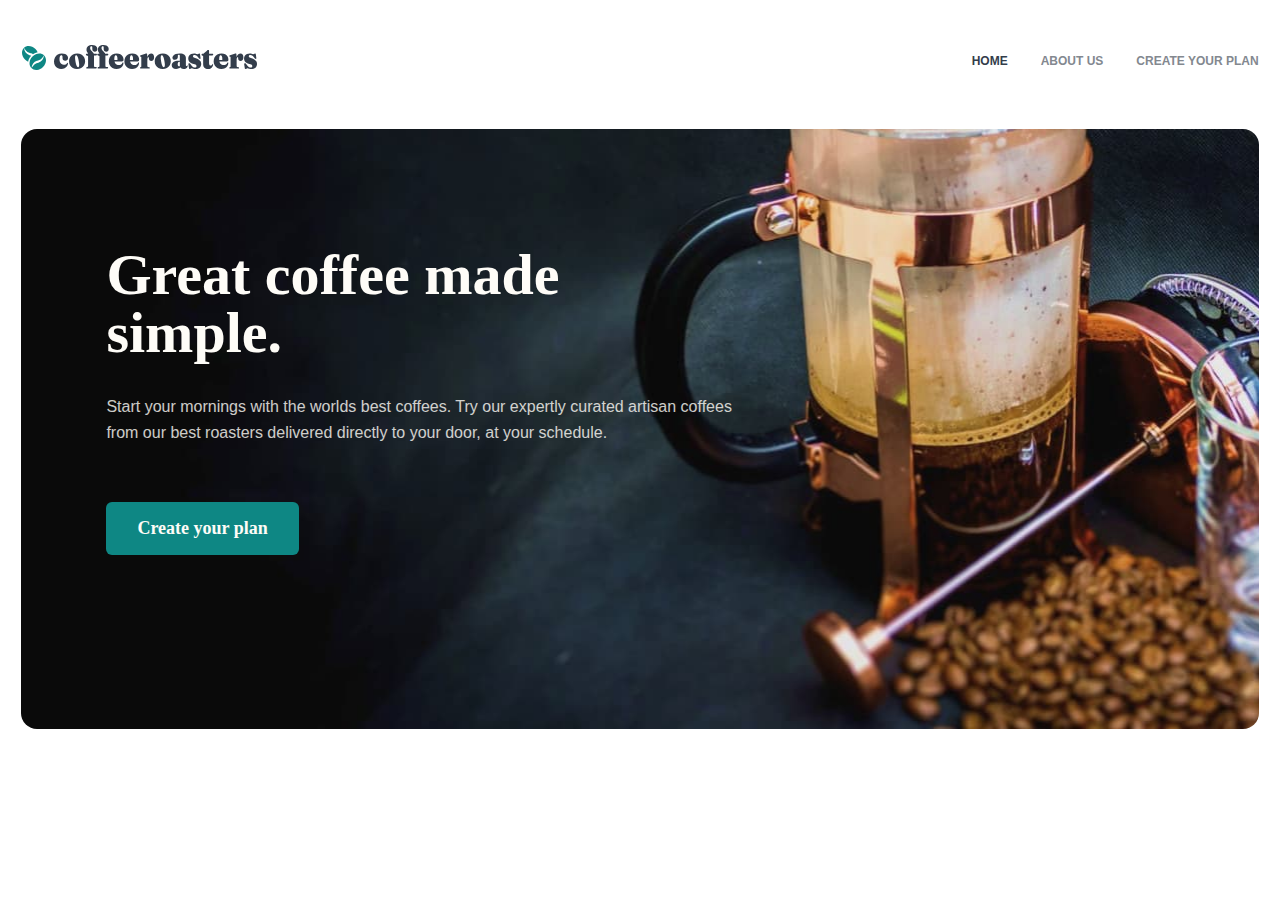
==== commit 0f0d9ac5: "vaqtinchalik" ====
--- a/index.html
+++ b/index.html
@@ -11,25 +11,31 @@
 
 <body>
 
-    <header>
+    <header class="header">
         <div class="container header__container">
 
-            <a href="#">
-                <img src="img/logo.svg" alt="Logo icon">
+            <a class="logo-link" href="#">
+                <img class="logo" src="img/logo.svg" alt="Logo icon">
             </a>
+
+            <button class="header__burger">
+                <span class="header__burger-inner"></span>
+            </button>
+
             <nav class="header__navbar">
                 <ul class="navbar__list">
-                    <li class="navbar__list-item nav-item nav-item--active"><a href="#">home</a></li>
-                    <li class="navbar__list-item nav-item"><a href="about.html">about us</a></li>
-                    <li class="navbar__list-item nav-item"><a href="subscribe.html">create your plan</a></li>
+                    <li class="navbar__list-item nav-item nav-item--active"><a class="header__nav-link" href="#">home</a></li>
+                    <li class="navbar__list-item nav-item"><a class="header__nav-link" href="about.html">about us</a></li>
+                    <li class="navbar__list-item nav-item"><a class="header__nav-link" href="subscribe.html">create your plan</a></li>
                 </ul>
+                
             </nav>
         </div>
     </header>
 
     <main>
-        <div class="intro">
-            <div class="intro__container container">
+        <div class="intro  container">
+            <div class="intro__container">
                 <div class="intro__content">
                     <h2 class="intro__content-title">Great coffee
                         made simple.</h2>
@@ -44,30 +50,39 @@
             </div>
         </div>
 
+
+        <!--
+
         <section class="collection">
             <div class="collection__container container">
                 <div class="collection__container-center">
                     <h2 class="collection-background-text">our collection</h2>
                     <ul class="collection__list">
                         <li class="collection__list-item gran-item">
-                            <h3 class="collection__item-title">Gran Espresso</h3>
-                            <p class="collection__item-description">Light and flavorful blend with cocoa and black pepper
-                                for an intense experience.</p>
+                            <div>
+                                <h3 class="collection__item-title">Gran Espresso</h3>
+                                <p class="collection__item-description">Light and flavorful blend with cocoa and black pepper
+                                    for an intense experience.</p>
+                            </div>
                         </li>
                         <li class="collection__list-item planalto-item">
-                            <h3 class="collection__item-title">Planalto</h3>
-                            <p class="collection__item-description">Brazilian dark roast with rich and velvety body, and
-                                hints of fruits and nuts.</p>
+                            <div>
+                                <h3 class="collection__item-title">Planalto</h3>
+                                <p class="collection__item-description">Brazilian dark roast with rich and velvety body, and
+                                    hints of fruits and nuts.</p>
+                            </div>
                         </li>
                         <li class="collection__list-item piccollo-item">
-                            <h3 class="collection__item-title">Piccollo</h3>
+                            <div><h3 class="collection__item-title">Piccollo</h3>
                             <p class="collection__item-description">Mild and smooth blend featuring notes of toasted almond
-                                and dried cherry.</p>
+                                and dried cherry.</p></div>
                         </li>
                         <li class="collection__list-item danche-item">
-                            <h3 class="collection__item-title">Danche</h3>
-                            <p class="collection__item-description">Ethiopian hand-harvested blend densely packed with
-                                vibrant fruit notes.</p>
+                            <div>
+                                <h3 class="collection__item-title">Danche</h3>
+                                <p class="collection__item-description">Ethiopian hand-harvested blend densely packed with
+                                    vibrant fruit notes.</p>
+                            </div>
                         </li>
                     </ul>
                 </div>
@@ -172,7 +187,9 @@
                 </ul>
             </nav>
         </div>
-    </footer>
+    </footer> -->
+
+    <script src="js/main.js"></script>
 
 
     <!-- bugun organgan narsalarni index.html ga qo'llab o'tirmadim..  about.html dan qo'llaganman -->
--- a/css/main.css
+++ b/css/main.css
@@ -83,15 +83,16 @@
 }
 
 .container {
-  width: 1280px;
+  max-width: 1310px;
   margin-left: auto;
   margin-right: auto;
-}
-
-.footer__container {
-  width: 1280px;
-  margin-left: auto;
-  margin-right: auto;
+  padding: 0 15px;
+}
+
+.intro {
+  max-width: 1310px;
+  margin: 0 auto;
+  padding: 0 15px;
 }
 
 .commitment__container {
@@ -113,6 +114,28 @@
 .order-step__container {
   width: 1045px;
   margin: 0 auto;
+}
+
+.nav-item a {
+  font-family: 'Barlow' , sans-serif;
+  font-style: normal;
+  font-weight: bold;
+  font-size: 12px;
+  line-height: 15px;
+  text-transform: uppercase;
+  color: #83888F;
+}
+
+.nav-item--active a {
+  color: #333D4B;
+}
+
+.nav-item a:hover {
+  color: #333D4B;
+}
+
+.header {
+  position: relative;
 }
 
 .header__container {
@@ -145,31 +168,138 @@
   margin-left: 0;
 }
 
-@media only screen and (max-width: 1024px) {
-  .container {
-    background-color: blue;
-    width: 90%;
+.header__burger {
+  display: none;
+  border: 2px solid #000;
+  background-color: #fff;
+  padding: 8px 6px;
+  width: 32px;
+  height: 32px;
+}
+
+.header__burger::before, .header__burger::after, .header__burger-inner {
+  width: 100%;
+  height: 2px;
+  background-color: #000;
+  display: block;
+  margin-bottom: 3px;
+  -webkit-transition: 0.2s ease all;
+  transition: 0.2s ease all;
+  content: '';
+}
+
+.header__burger::after {
+  margin-bottom: 0;
+}
+
+.header__burger--opened {
+  position: relative;
+}
+
+.header__burger--opened .header__burger-inner {
+  display: none;
+}
+
+.header__burger--opened::before, .header__burger--opened::after {
+  width: 16px;
+  position: absolute;
+  left: 50%;
+  top: 50%;
+}
+
+.header__burger--opened::after {
+  -webkit-transform: translate(-50%, -50%) rotate(45deg);
+          transform: translate(-50%, -50%) rotate(45deg);
+}
+
+.header__burger--opened::before {
+  margin-bottom: 0;
+  -webkit-transform: translate(-50%, -50%) rotate(-45deg);
+          transform: translate(-50%, -50%) rotate(-45deg);
+}
+
+@media only screen and (max-width: 1310px) {
+  .header__container {
+    width: 99%;
+    margin: 44px auto 54px auto;
+    padding: 0 15px;
+  }
+}
+
+@media only screen and (max-width: 768px) {
+  .header__container {
+    max-width: 689px;
+    padding: 0 15px;
+  }
+  .header__burger {
+    display: block;
+  }
+  .header__navbar {
+    margin-top: 30px;
+    display: none;
+    height: 560px;
+    background: -webkit-gradient(linear, left top, left bottom, from(rgba(254, 252, 247, 0.504981)), color-stop(55.94%, #FEFCF7));
+    background: linear-gradient(180deg, rgba(254, 252, 247, 0.504981) 0%, #FEFCF7 55.94%);
+    width: 100%;
+    padding: 40px 24px;
+    position: absolute;
+    left: 0;
+    top: 100%;
+    -webkit-box-orient: vertical;
+    -webkit-box-direction: normal;
+        -ms-flex-direction: column;
+            flex-direction: column;
+    -webkit-box-align: stretch;
+        -ms-flex-align: stretch;
+            align-items: stretch;
+    z-index: 2;
+  }
+  .navbar__list {
+    display: block;
+    margin-right: 0;
+    margin-bottom: 24px;
+  }
+  .navbar__list-item {
+    margin-bottom: 32px;
+    margin-right: 0;
+  }
+  .navbar__list-item a {
+    display: block;
+    font-family: 'Fraunces', serif;
+    font-style: normal;
+    font-weight: 900;
+    font-size: 24px;
+    line-height: 32px;
+    color: #333D4B;
+    text-align: center;
+  }
+  .navbar__list-item a:hover {
+    display: block;
+    color: #83888F;
+  }
+  .header__navbar--opened {
+    display: -webkit-box;
+    display: -ms-flexbox;
+    display: flex;
+  }
+}
+
+@media only screen and (max-width: 375px) {
+  .header__container {
+    width: 326px;
     margin-left: auto;
     margin-right: auto;
-  }
-}
-
-.nav-item a {
-  font-family: 'Barlow' , sans-serif;
-  font-style: normal;
-  font-weight: bold;
-  font-size: 12px;
-  line-height: 15px;
-  text-transform: uppercase;
-  color: #83888F;
-}
-
-.nav-item--active a {
-  color: #333D4B;
-}
-
-.nav-item a:hover {
-  color: #333D4B;
+    display: -webkit-box;
+    display: -ms-flexbox;
+    display: flex;
+    -webkit-box-pack: justify;
+        -ms-flex-pack: justify;
+            justify-content: space-between;
+  }
+  .logo-link {
+    min-width: 162px;
+    height: 17px;
+  }
 }
 
 .intro {
@@ -177,7 +307,7 @@
 }
 
 .intro__container {
-  background-image: url(../img/intro-background.png);
+  background-image: url(../img/intro-bg.jpg);
   background-color: black;
   height: 600px;
   position: relative;
@@ -199,10 +329,10 @@
   font-size: 72px;
   line-height: 72px;
   color: #FEFCF7;
+  margin-bottom: 32px;
 }
 
 .intro__content-description {
-  margin-top: 32px;
   margin-bottom: 56px;
   font-family: 'Barlow', sans-serif;
   font-style: normal;
@@ -211,6 +341,92 @@
   line-height: 26px;
   color: #fefcf7;
   opacity: 0.8;
+}
+
+@media only screen and (max-width: 1310px) {
+  .intro {
+    max-width: 99%;
+    margin: 0 auto;
+  }
+  .intro__content {
+    width: 50.63%;
+  }
+  .intro__content-title {
+    font-family: 'Fraunces', serif;
+    font-style: normal;
+    font-weight: 900;
+    font-size: 58px;
+    line-height: 58px;
+    color: #FEFCF7;
+  }
+}
+
+@media only screen and (max-width: 768px) {
+  .intro {
+    max-width: 689px;
+    margin: 0 auto;
+    padding: 0 15px;
+  }
+  .intro__container {
+    background: url(../../img/intro-bg-tablet.jpg);
+    background-repeat: no-repeat;
+  }
+  .intro__content {
+    width: 329px;
+  }
+  .intro__content-title {
+    font-family: 'Fraunces', serif;
+    font-style: normal;
+    font-weight: 900;
+    font-size: 48px;
+    line-height: 48px;
+    color: #FEFCF7;
+  }
+  .intro__content-description {
+    font-family: 'Barlow', sans-serif;
+    font-style: normal;
+    font-weight: 400;
+    font-size: 15px;
+    line-height: 25px;
+    color: #FEFCF7;
+  }
+}
+
+@media only screen and (max-width: 480px) and (min-width: 320px) {
+  .intro {
+    display: block;
+    min-width: 327px;
+    margin-left: auto;
+    margin-right: auto;
+    border-radius: 10px;
+  }
+  .intro__container {
+    background: url(../img/intro-bg-mobile.jpg);
+    background-size: cover;
+    background-repeat: no-repeat;
+  }
+  .intro__content {
+    width: 279px;
+    margin-left: auto;
+    margin-right: auto;
+  }
+  .intro__content-title {
+    font-family: 'Fraunces', serif;
+    font-style: normal;
+    font-weight: 900;
+    font-size: 40px;
+    line-height: 40px;
+    color: #FEFCF7;
+  }
+  .intro__content-description {
+    font-family: 'Barlow', sans-serif;
+    font-style: normal;
+    font-weight: 400;
+    font-size: 15px;
+    line-height: 25px;
+    color: #FEFCF7;
+    opacity: 0.8;
+  }
 }
 
 .collection {
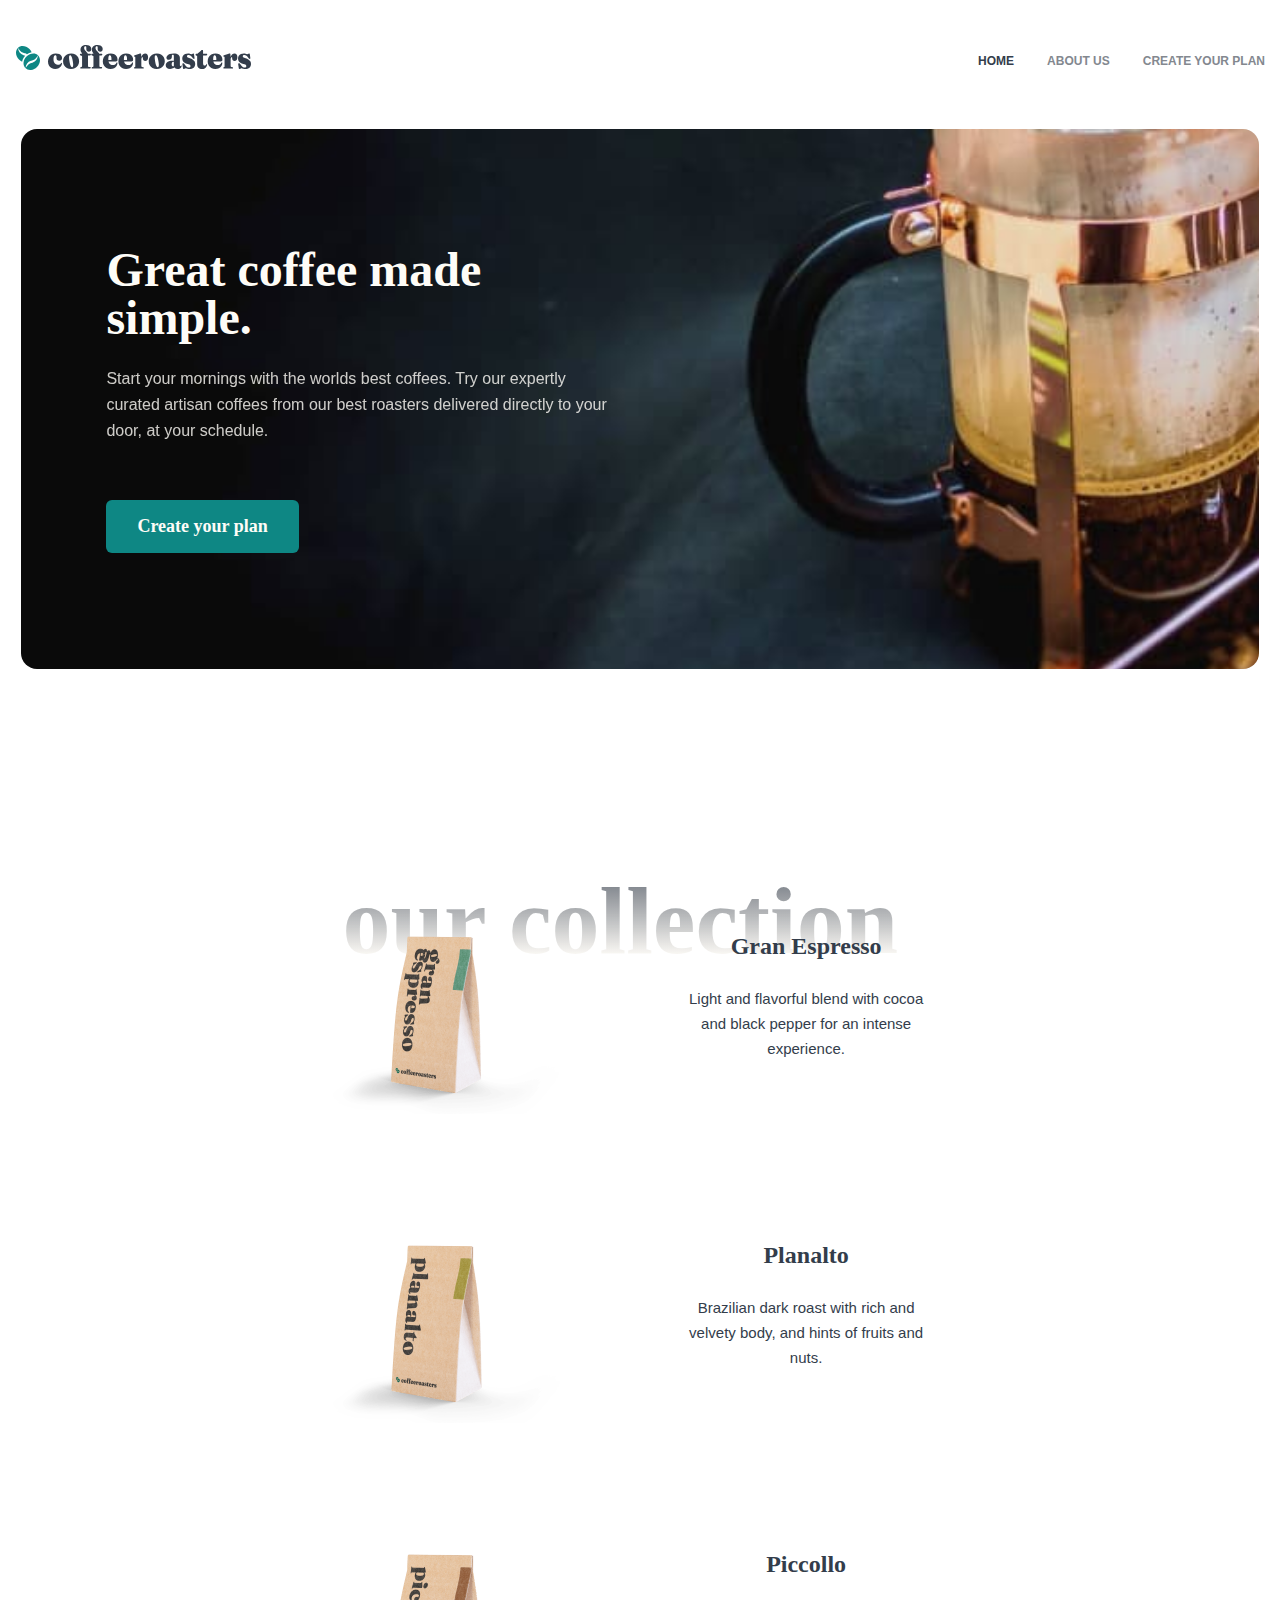
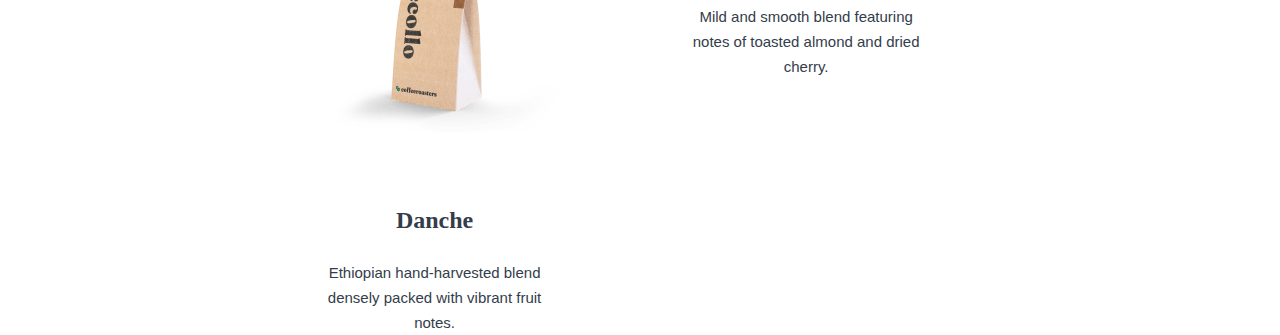
==== commit cd9738f7: "edit" ====
--- a/index.html
+++ b/index.html
@@ -50,8 +50,7 @@
             </div>
         </div>
 
-
-        <!--
+        
 
         <section class="collection">
             <div class="collection__container container">
@@ -88,6 +87,8 @@
                 </div>
             </div>
         </section>
+
+        <!--
 
         <section class="benefits">
             <div class="benefits__container container">
--- a/css/main.css
+++ b/css/main.css
@@ -51,6 +51,12 @@
 
 li {
   list-style: none;
+}
+
+*::after,
+*::before {
+  margin: 0;
+  padding: 0;
 }
 
 *::before {
@@ -79,6 +85,7 @@
 }
 
 footer {
+  background: #2C343E;
   margin-top: 200px;
 }
 
@@ -87,6 +94,15 @@
   margin-left: auto;
   margin-right: auto;
   padding: 0 15px;
+  width: 1280px;
+  margin: 0 auto;
+}
+
+.workstep__container {
+  width: 1111px;
+  margin: 0 auto;
+  margin-left: auto;
+  margin-right: auto;
 }
 
 .intro {
@@ -220,15 +236,15 @@
 
 @media only screen and (max-width: 1310px) {
   .header__container {
-    width: 99%;
+    width: 100%;
     margin: 44px auto 54px auto;
     padding: 0 15px;
   }
 }
 
-@media only screen and (max-width: 768px) {
+@media only screen and (max-width: 767px) {
   .header__container {
-    max-width: 689px;
+    max-width: 767px;
     padding: 0 15px;
   }
   .header__burger {
@@ -284,11 +300,10 @@
   }
 }
 
-@media only screen and (max-width: 375px) {
+@media only screen and (max-width: 400px) {
   .header__container {
-    width: 326px;
-    margin-left: auto;
-    margin-right: auto;
+    min-width: 375px;
+    margin: 32px auto 41px auto;
     display: -webkit-box;
     display: -ms-flexbox;
     display: flex;
@@ -296,8 +311,8 @@
         -ms-flex-pack: justify;
             justify-content: space-between;
   }
-  .logo-link {
-    min-width: 162px;
+  .logo {
+    width: 162px;
     height: 17px;
   }
 }
@@ -309,20 +324,17 @@
 .intro__container {
   background-image: url(../img/intro-bg.jpg);
   background-color: black;
-  height: 600px;
-  position: relative;
   border-radius: 16px;
+  background-repeat: no-repeat;
 }
 
 .intro__content {
-  position: absolute;
   width: 493px;
-  top: 117px;
-  left: 85px;
-  bottom: 116px;
+  margin-left: 85px;
 }
 
 .intro__content-title {
+  padding-top: 117px;
   font-family: 'Fraunces', serif;
   font-style: normal;
   font-weight: 900;
@@ -341,6 +353,10 @@
   line-height: 26px;
   color: #fefcf7;
   opacity: 0.8;
+}
+
+.intro__button {
+  margin-bottom: 116px;
 }
 
 @media only screen and (max-width: 1310px) {
@@ -361,18 +377,22 @@
   }
 }
 
-@media only screen and (max-width: 768px) {
+@media only screen and (max-width: 1310px) and (min-width: 767px) {
   .intro {
-    max-width: 689px;
+    min-width: 767px;
     margin: 0 auto;
     padding: 0 15px;
   }
   .intro__container {
-    background: url(../../img/intro-bg-tablet.jpg);
+    background: url(../img/intro-bg-tablet.jpg);
     background-repeat: no-repeat;
+    background-size: cover;
   }
   .intro__content {
-    width: 329px;
+    max-width: 40.63%;
+  }
+  .intro__content {
+    min-width: 398px;
   }
   .intro__content-title {
     font-family: 'Fraunces', serif;
@@ -381,44 +401,9 @@
     font-size: 48px;
     line-height: 48px;
     color: #FEFCF7;
-  }
-  .intro__content-description {
-    font-family: 'Barlow', sans-serif;
-    font-style: normal;
-    font-weight: 400;
-    font-size: 15px;
-    line-height: 25px;
-    color: #FEFCF7;
-  }
-}
-
-@media only screen and (max-width: 480px) and (min-width: 320px) {
-  .intro {
-    display: block;
-    min-width: 327px;
-    margin-left: auto;
-    margin-right: auto;
-    border-radius: 10px;
-  }
-  .intro__container {
-    background: url(../img/intro-bg-mobile.jpg);
-    background-size: cover;
-    background-repeat: no-repeat;
-  }
-  .intro__content {
-    width: 279px;
-    margin-left: auto;
-    margin-right: auto;
-  }
-  .intro__content-title {
-    font-family: 'Fraunces', serif;
-    font-style: normal;
-    font-weight: 900;
-    font-size: 40px;
-    line-height: 40px;
-    color: #FEFCF7;
-  }
-  .intro__content-description {
+    margin-bottom: 24px;
+  }
+  .intro__content-desccription {
     font-family: 'Barlow', sans-serif;
     font-style: normal;
     font-weight: 400;
@@ -426,6 +411,64 @@
     line-height: 25px;
     color: #FEFCF7;
     opacity: 0.8;
+  }
+}
+
+@media only screen and (max-width: 768px) {
+  .intro {
+    min-width: 98%;
+    margin: 0 auto;
+    padding: 0 15px;
+  }
+  .intro__container {
+    background-image: url(../img/intro-bg-mobile.jpg);
+    background-size: cover;
+  }
+  .intro__content {
+    width: 85%;
+    margin-left: 30px;
+  }
+}
+
+@media only screen and (max-width: 480px) and (min-width: 327px) {
+  .intro {
+    min-width: 375px;
+    margin: 0 auto;
+    padding: 0 15px;
+  }
+  .intro__container {
+    background: url(../img/intro-bg-mobile.jpg);
+    background-repeat: no-repeat;
+    background-size: cover;
+  }
+  .intro__content {
+    min-width: 85%;
+    margin-left: a;
+    margin-right: auto;
+  }
+  .intro__content .intro__content-title {
+    font-family: 'Fraunces', serif;
+    font-style: normal;
+    font-weight: 900;
+    font-size: 40px;
+    line-height: 40px;
+    color: #FEFCF7;
+    min-width: 279px;
+  }
+  .intro__content .intro__content-description {
+    font-family: 'Barlow', sans-serif;
+    font-style: normal;
+    font-weight: 400;
+    font-size: 15px;
+    line-height: 25px;
+    color: #FEFCF7;
+    opacity: 0.8;
+    width: 85%;
+  }
+  .intro__content .intro__button {
+    width: 279px;
+    margin-left: auto;
+    margin-right: auto;
   }
 }
 
@@ -483,20 +526,12 @@
 
 .gran-item::before {
   margin-top: 116px;
-  display: inline-block;
-  width: 255px;
-  height: 193px;
-  content: '';
   background: url(../img/gran-espresso.png);
   background-size: contain;
 }
 
 .planalto-item::before {
   margin-top: 116px;
-  display: inline-block;
-  width: 255px;
-  height: 193px;
-  content: '';
   background: url(../img/planalto.png);
   width: 256px;
   background-size: contain;
@@ -504,20 +539,12 @@
 
 .piccollo-item::before {
   margin-top: 116px;
-  display: inline-block;
-  width: 255px;
-  height: 193px;
-  content: '';
   background: url(../img/picollo.png);
   width: 256px;
 }
 
 .danche-item::before {
   margin-top: 116px;
-  display: inline-block;
-  width: 255px;
-  height: 193px;
-  content: '';
   background: url(../img/danche.png);
   width: 234px;
   height: 177px;
@@ -543,6 +570,132 @@
   line-height: 26px;
   text-align: center;
   color: #333D4B;
+}
+
+@media only screen and (max-width: 1310px) and (min-width: 480px) {
+  .collection__container {
+    width: 95%;
+    margin: 0 auto;
+    display: -webkit-box;
+    display: -ms-flexbox;
+    display: flex;
+    -webkit-box-pack: center;
+        -ms-flex-pack: center;
+            justify-content: center;
+  }
+  .collection__container-center {
+    position: relative;
+  }
+  .collection-background-text {
+    width: 95%;
+    position: absolute;
+    left: 0px;
+    top: 80px;
+    font-family: 'Fraunces', serif;
+    font-style: normal;
+    font-weight: 900;
+    font-size: 96px;
+    line-height: 72px;
+    color: #83888F;
+    text-align: center;
+  }
+  .collection__list-item {
+    display: -webkit-box;
+    display: -ms-flexbox;
+    display: flex;
+    -webkit-box-pack: justify;
+        -ms-flex-pack: justify;
+            justify-content: space-between;
+  }
+  .collection__list {
+    width: 95%;
+    display: -webkit-box;
+    display: -ms-flexbox;
+    display: flex;
+    -webkit-box-orient: vertical;
+    -webkit-box-direction: normal;
+        -ms-flex-direction: column;
+            flex-direction: column;
+  }
+  .collection__list-item {
+    display: -webkit-box;
+    display: -ms-flexbox;
+    display: flex;
+    -webkit-box-orient: horizontal;
+    -webkit-box-direction: normal;
+        -ms-flex-direction: row;
+            flex-direction: row;
+    -webkit-box-align: center;
+        -ms-flex-align: center;
+            align-items: center;
+    background-repeat: no-repeat;
+    -webkit-box-pack: justify;
+        -ms-flex-pack: justify;
+            justify-content: space-between;
+    width: 83%;
+    margin: 0 auto;
+  }
+  .collection__list-item div {
+    width: 40%;
+  }
+  .collection__item-title {
+    font-family: 'Fraunces', serif;
+    font-style: normal;
+    font-weight: 900;
+    font-size: 24px;
+    line-height: 32px;
+    text-align: center;
+    color: #333D4B;
+    margin-bottom: 24px;
+    margin-top: 71.55px;
+  }
+  .collection__item-description {
+    font-family: 'Barlow', sans-serif;
+    font-style: normal;
+    font-weight: normal;
+    font-size: 15px;
+    line-height: 25px;
+    text-align: center;
+    color: #333D4B;
+  }
+}
+
+.gran-item::before {
+  margin-top: 116px;
+  display: inline-block;
+  width: 255px;
+  height: 193px;
+  content: '';
+  background: url(../img/gran-espresso.png);
+  background-size: contain;
+}
+
+.planalto-item::before {
+  margin-top: 116px;
+  display: inline-block;
+  width: 255px;
+  height: 193px;
+  content: '';
+  background: url(../img/planalto.png);
+  width: 256px;
+  background-size: contain;
+}
+
+.piccollo-item::before {
+  margin-top: 116px;
+  display: inline-block;
+  width: 255px;
+  height: 193px;
+  content: '';
+  background: url(../img/picollo.png);
+  width: 256px;
+}
+
+.danche-item::before {
+  margin-top: 116px;
+  background: url(../img/danche.png);
+  width: 234px;
+  height: 177px;
 }
 
 .benefits__container {
@@ -775,6 +928,15 @@
   cursor: pointer;
 }
 
+.plan-button:hover {
+  cursor: pointer;
+  background-color: #66D2CF;
+}
+
+.plan-button:disabled {
+  background-color: #E2DEDB;
+}
+
 .footer {
   margin-top: 200px;
   margin-bottom: 88px;
